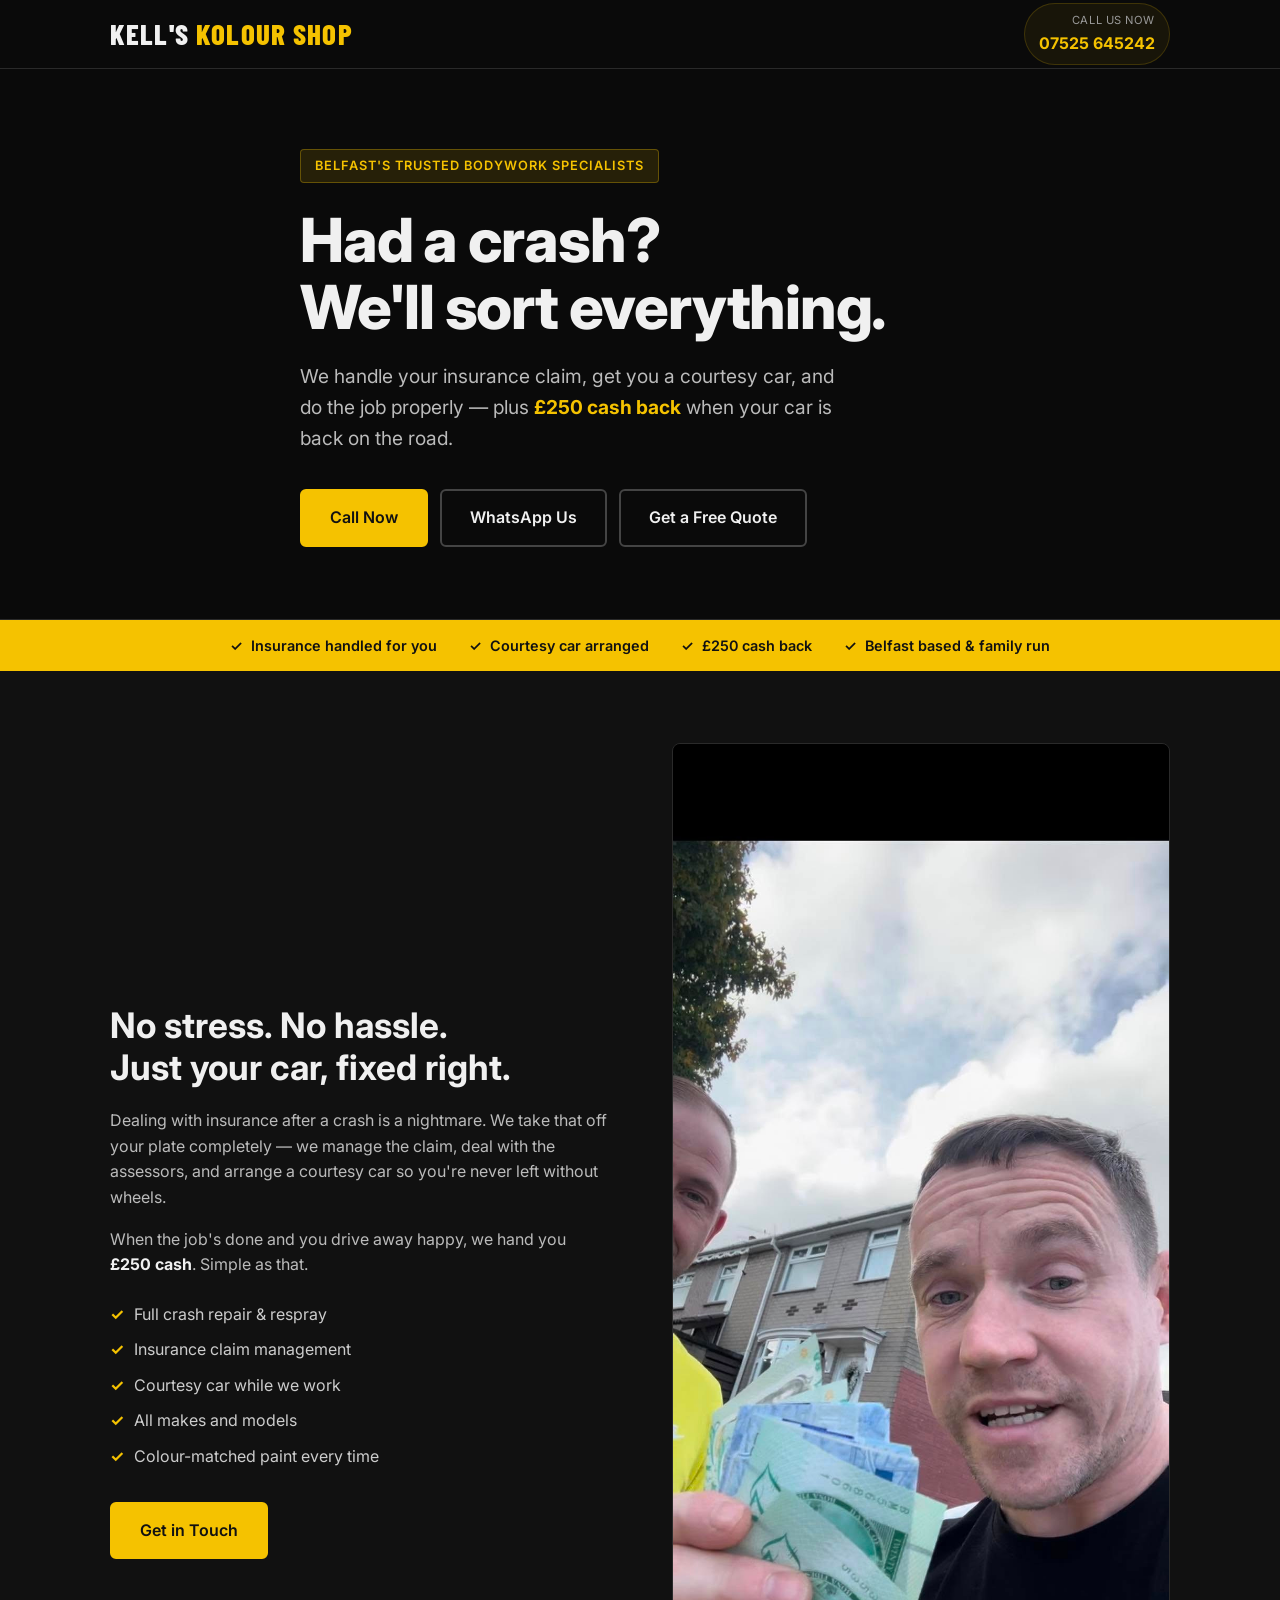
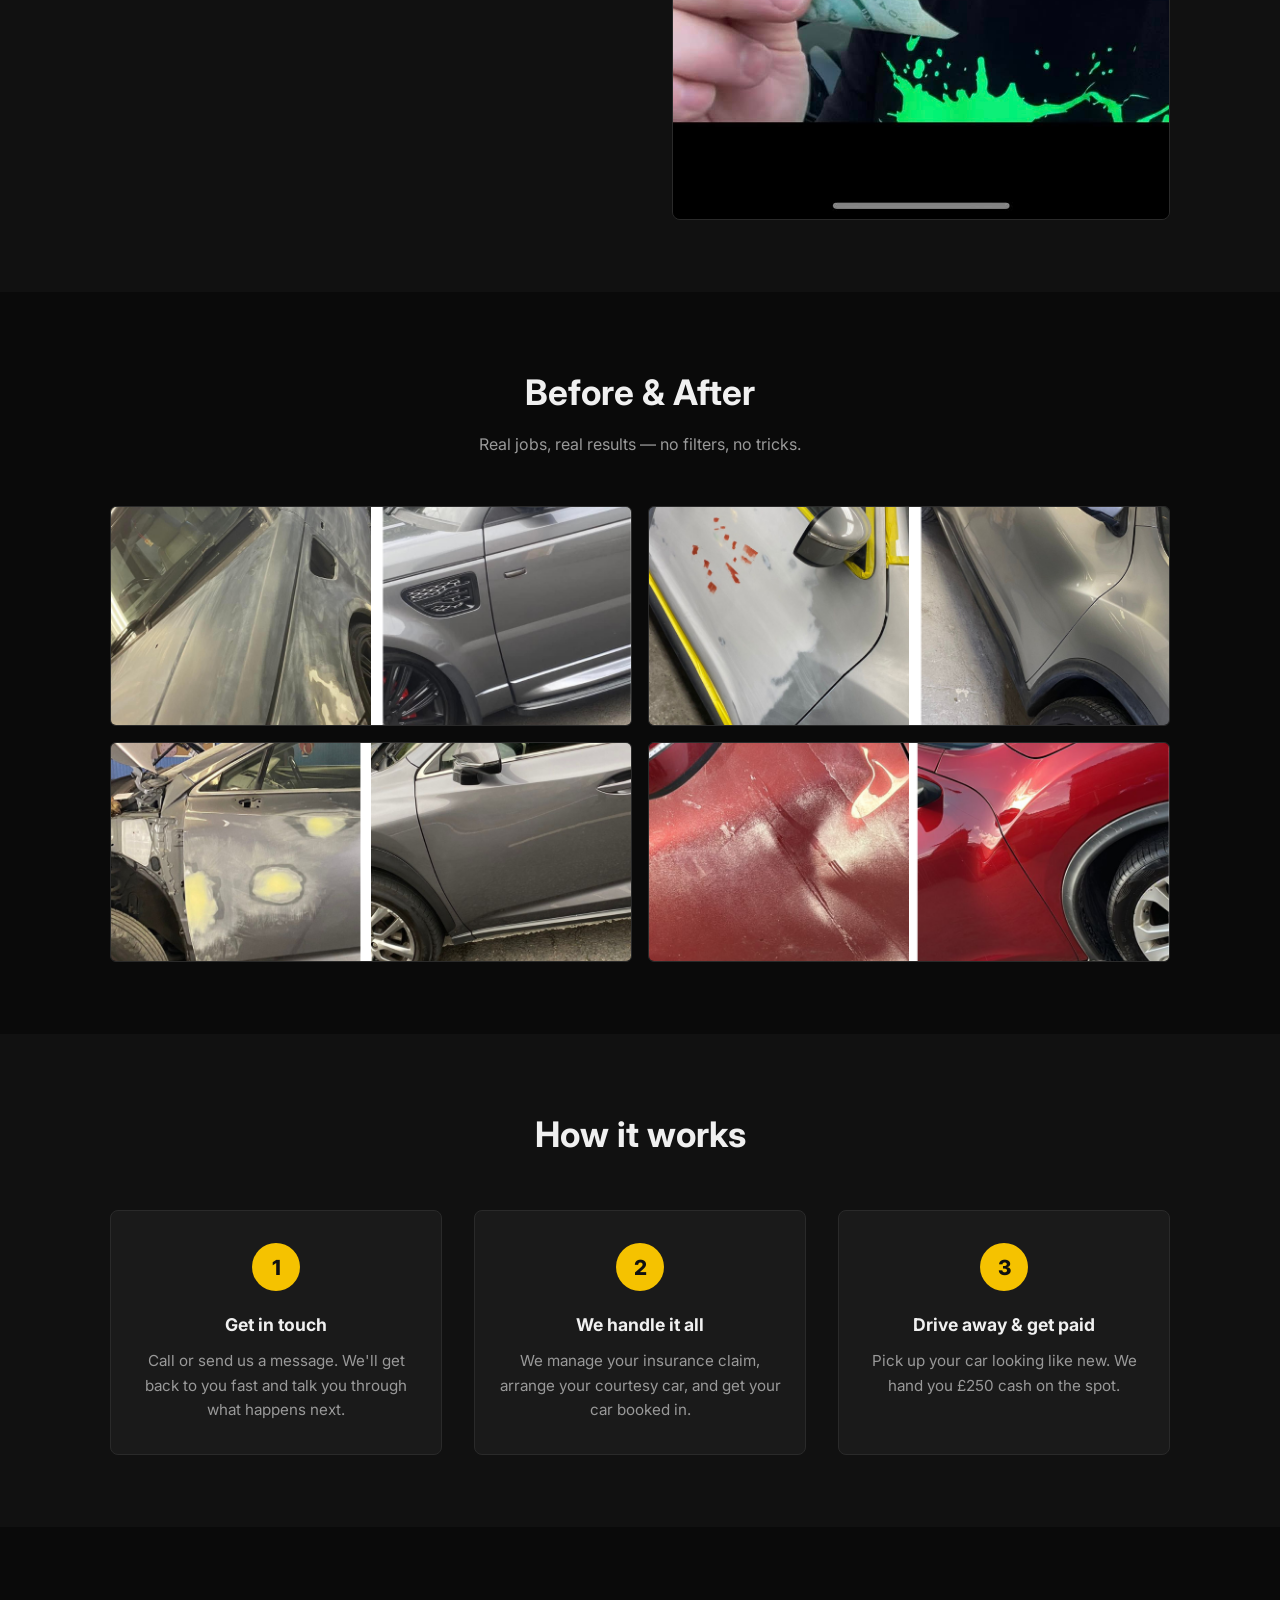
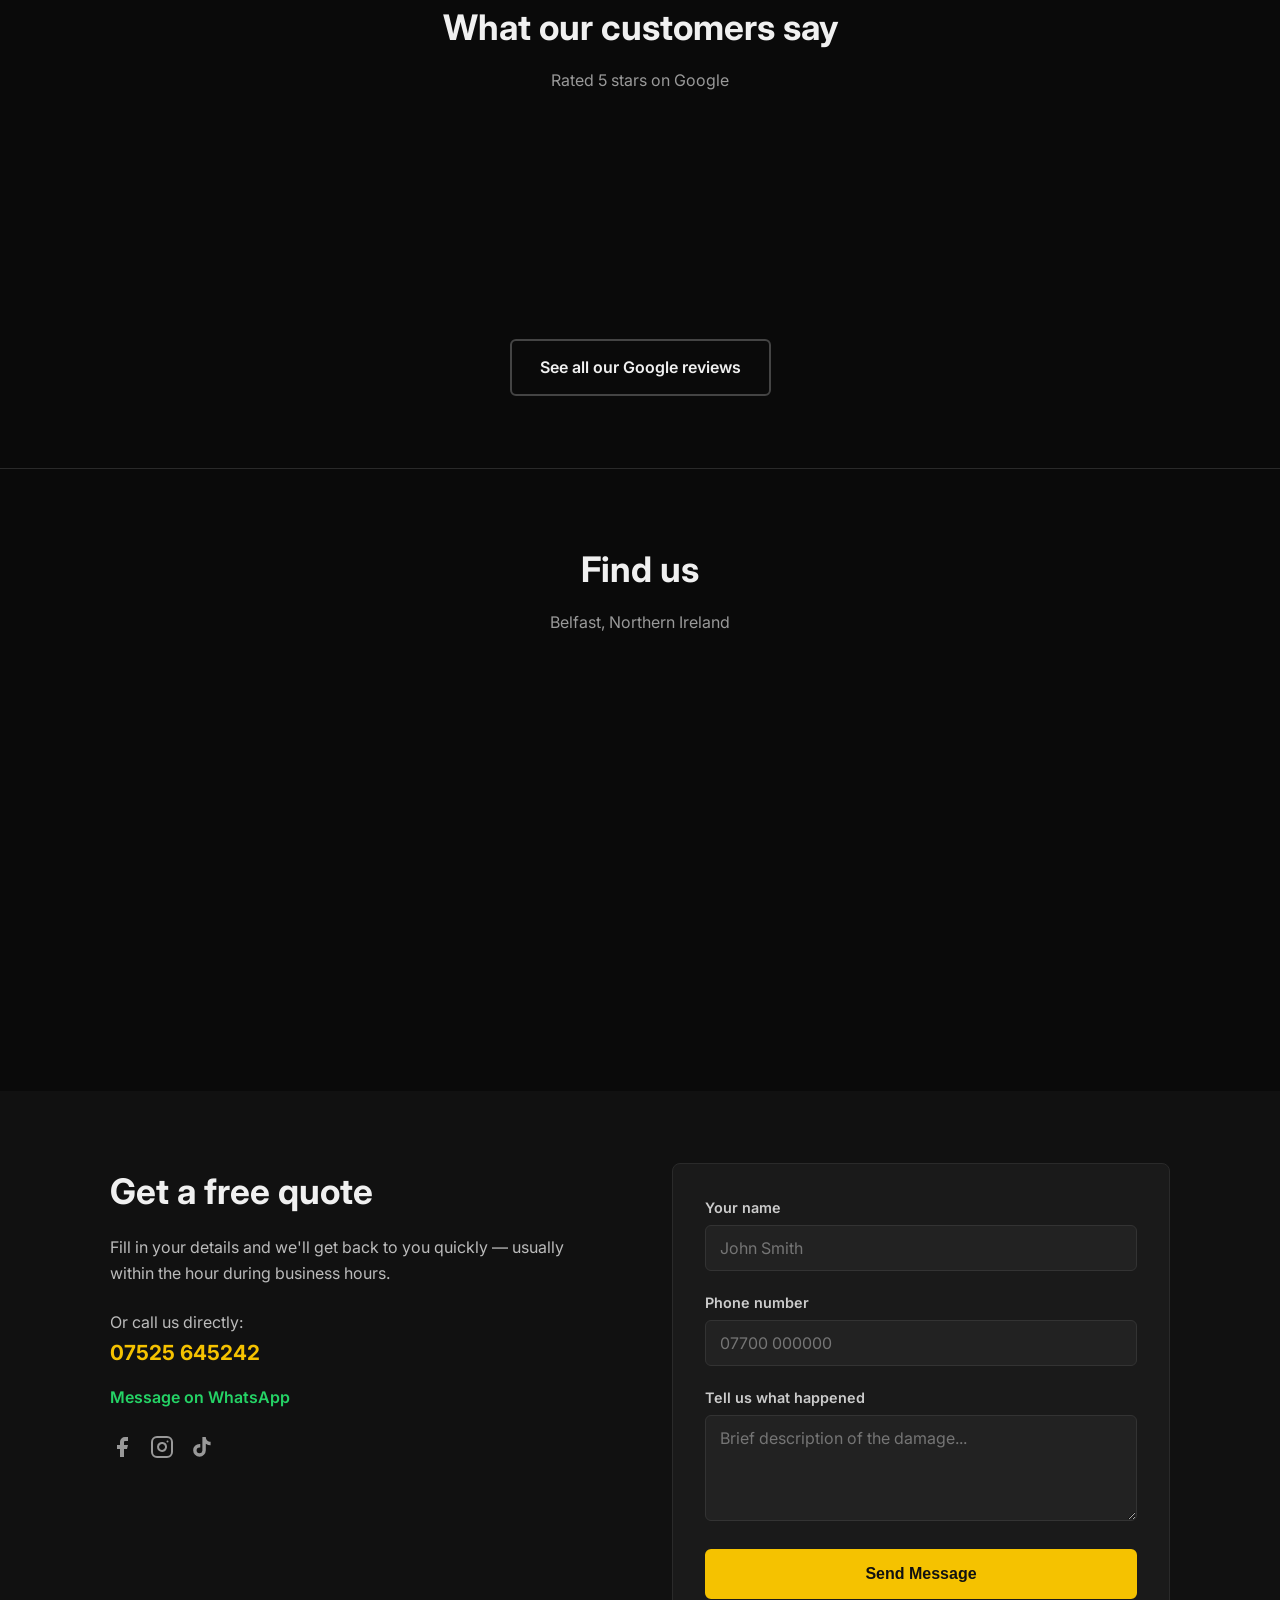
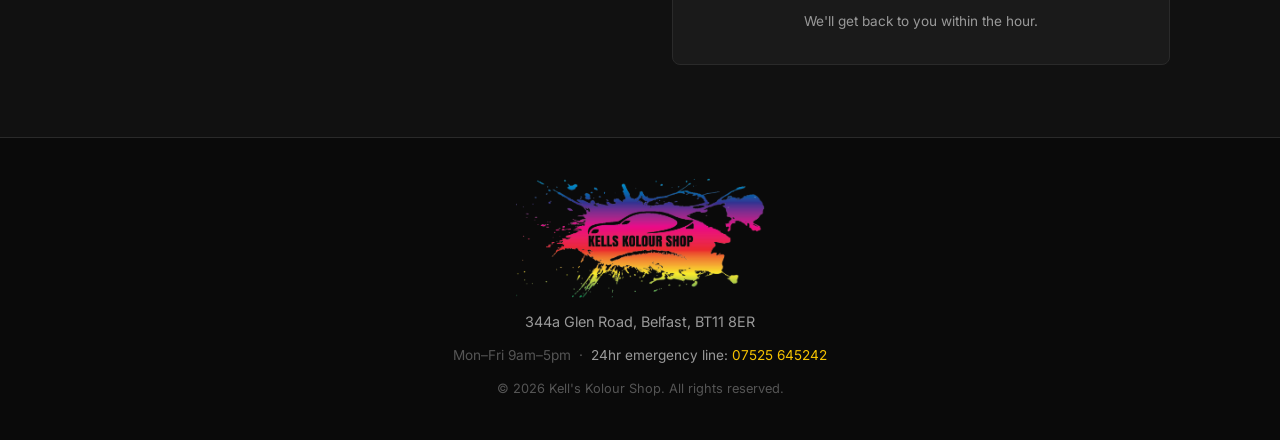
==== index.html @ d455955d "Improve mobile header and SEO metadata" ====
<!DOCTYPE html>
<html lang="en-GB">
<head>
  <meta charset="UTF-8" />
  <meta name="viewport" content="width=device-width, initial-scale=1.0" />

  <!-- Primary SEO -->
  <title>Crash Repair Belfast | Kell's Kolour Shop | Insurance Claims + £250 Cash Back</title>
  <meta name="description" content="Need crash repair in Belfast? Kell's Kolour Shop handles your insurance claim, arranges a courtesy car, repairs your vehicle properly, and gives you £250 cash back. Call 07525 645242." />
  <link rel="canonical" href="https://kellskolourshop.com/" />
  <meta name="robots" content="index,follow,max-image-preview:large" />

  <!-- Geo -->
  <meta name="geo.region" content="GB-NIR" />
  <meta name="geo.placename" content="Belfast" />
  <meta name="geo.position" content="54.577438;-6.0071379" />
  <meta name="ICBM" content="54.577438, -6.0071379" />

  <!-- Open Graph (Facebook / social sharing) -->
  <meta property="og:type" content="business.business" />
  <meta property="og:site_name" content="Kell's Kolour Shop" />
  <meta property="og:title" content="Crash Repair Belfast | Kell's Kolour Shop" />
  <meta property="og:description" content="Belfast crash repair specialists. We manage your insurance claim, arrange a courtesy car, and hand you £250 cash back when the job is done." />
  <meta property="og:url" content="https://kellskolourshop.com/" />
  <meta property="og:image" content="https://kellskolourshop.com/images/kell-cashback.jpg" />
  <meta property="og:image:alt" content="Customer at Kell's Kolour Shop receiving £250 cash back after crash repair" />
  <meta property="og:locale" content="en_GB" />
  <meta property="business:contact_data:street_address" content="Belfast" />
  <meta property="business:contact_data:locality" content="Belfast" />
  <meta property="business:contact_data:region" content="Northern Ireland" />
  <meta property="business:contact_data:country_name" content="United Kingdom" />
  <meta property="business:contact_data:phone_number" content="+447525645242" />

  <!-- Twitter Card -->
  <meta name="twitter:card" content="summary_large_image" />
  <meta name="twitter:title" content="Crash Repair Belfast | Kell's Kolour Shop" />
  <meta name="twitter:description" content="Crash repair in Belfast with insurance handled, courtesy car arranged, and £250 cash back when you collect." />
  <meta name="twitter:image" content="https://kellskolourshop.com/images/kell-cashback.jpg" />
  <meta name="twitter:image:alt" content="Customer at Kell's Kolour Shop receiving £250 cash back after crash repair" />

  <!-- Local Business Structured Data -->
  <script type="application/ld+json">
  {
    "@context": "https://schema.org",
    "@type": "AutoBodyShop",
    "@id": "https://kellskolourshop.com/#autobodyshop",
    "name": "Kell's Kolour Shop",
    "description": "Belfast crash repair and bodywork specialists. We handle insurance claims, arrange courtesy cars, and offer £250 cash back.",
    "url": "https://kellskolourshop.com",
    "image": "https://kellskolourshop.com/images/kell-cashback.jpg",
    "logo": "https://kellskolourshop.com/images/logo-colour.png",
    "telephone": "+447525645242",
    "email": "kellskolourshop@gmail.com",
    "address": {
      "@type": "PostalAddress",
      "streetAddress": "344a Glen Road",
      "addressLocality": "Belfast",
      "postalCode": "BT11 8ER",
      "addressRegion": "Northern Ireland",
      "addressCountry": "GB"
    },
    "geo": {
      "@type": "GeoCoordinates",
      "latitude": 54.577438,
      "longitude": -6.0071379
    },
    "hasMap": "https://www.google.com/maps/place/Kells+Kolour+Shop/@54.577438,-6.0071379,17z",
    "sameAs": [
      "https://www.facebook.com/profile.php?id=100063804830255",
      "https://www.instagram.com/kellskolourshop",
      "https://www.tiktok.com/@kellskolourshop"
    ],
    "openingHoursSpecification": [
      {
        "@type": "OpeningHoursSpecification",
        "dayOfWeek": ["Monday","Tuesday","Wednesday","Thursday","Friday"],
        "opens": "09:00",
        "closes": "17:00"
      }
    ],
    "availableLanguage": "English",
    "paymentAccepted": "Cash, Credit Card, Debit Card",
    "currenciesAccepted": "GBP",
    "hasOfferCatalog": {
      "@type": "OfferCatalog",
      "name": "Crash Repair Services",
      "description": "Crash repair, insurance claim management, courtesy car support, dent repair, paintwork, and resprays."
    },
    "priceRange": "££",
    "areaServed": [
      {
        "@type": "City",
        "name": "Belfast"
      },
      {
        "@type": "AdministrativeArea",
        "name": "Northern Ireland"
      }
    ]
  }
  </script>

  <script type="application/ld+json">
  {
    "@context": "https://schema.org",
    "@type": "WebSite",
    "@id": "https://kellskolourshop.com/#website",
    "url": "https://kellskolourshop.com",
    "name": "Kell's Kolour Shop",
    "publisher": {
      "@id": "https://kellskolourshop.com/#autobodyshop"
    },
    "inLanguage": "en-GB"
  }
  </script>

  <link rel="icon" type="image/png" href="images/favicon.png" />
  <link rel="preconnect" href="https://fonts.googleapis.com" />
  <link rel="preconnect" href="https://fonts.gstatic.com" crossorigin />
  <link href="https://fonts.googleapis.com/css2?family=Inter:wght@400;500;600;700;800&family=Barlow+Condensed:wght@600;700;800&display=swap" rel="stylesheet" />
  <link rel="stylesheet" href="style.css" />
</head>
<body>

  <!-- HEADER -->
  <header class="header">
    <div class="container header-inner">
      <a href="/" class="site-name">Kell's <span>Kolour Shop</span></a>
      <a href="tel:+447525645242" class="header-phone">
        <span class="phone-label">Call us now</span>
        <span class="phone-number">07525 645242</span>
      </a>
    </div>
  </header>

  <!-- HERO -->
  <section class="hero">
<div class="container hero-inner">
      <div class="hero-badge">Belfast's Trusted Bodywork Specialists</div>
      <h1>Had a crash?<br />We'll sort&nbsp;everything.</h1>
      <p class="hero-sub">We handle your insurance claim, get you a courtesy car, and do the job properly — plus <strong>£250 cash back</strong> when your car is back on the road.</p>
      <div class="hero-ctas">
        <a href="tel:+447525645242" class="btn btn-primary">Call Now</a>
        <a href="https://wa.me/447525645242" target="_blank" rel="noopener" class="btn btn-outline">WhatsApp Us</a>
        <a href="#contact" class="btn btn-outline">Get a Free Quote</a>
      </div>
    </div>
  </section>

  <!-- TRUST STRIP -->
  <div class="trust-strip">
    <div class="container trust-inner">
      <div class="trust-item">
        <span class="trust-icon">✓</span> Insurance handled for you
      </div>
      <div class="trust-item">
        <span class="trust-icon">✓</span> Courtesy car arranged
      </div>
      <div class="trust-item">
        <span class="trust-icon">✓</span> £250 cash back
      </div>
      <div class="trust-item">
        <span class="trust-icon">✓</span> Belfast based &amp; family run
      </div>
    </div>
  </div>

  <!-- THE OFFER -->
  <section class="offer section">
    <div class="container offer-inner">
      <div class="offer-text">
        <h2>No stress. No hassle.<br />Just your car, fixed right.</h2>
        <p>Dealing with insurance after a crash is a nightmare. We take that off your plate completely — we manage the claim, deal with the assessors, and arrange a courtesy car so you're never left without wheels.</p>
        <p>When the job's done and you drive away happy, we hand you <strong>£250 cash</strong>. Simple as that.</p>
        <ul class="offer-list">
          <li>Full crash repair &amp; respray</li>
          <li>Insurance claim management</li>
          <li>Courtesy car while we work</li>
          <li>All makes and models</li>
          <li>Colour-matched paint every time</li>
        </ul>
        <a href="#contact" class="btn btn-primary">Get in Touch</a>
      </div>
      <div class="offer-image">
        <img src="images/kell-cashback.jpg" alt="Happy customer receiving £250 cash back" />
      </div>
    </div>
  </section>

  <!-- BEFORE & AFTER -->
  <section class="gallery section section-dark">
    <div class="container">
      <h2 class="section-title">Before &amp; After</h2>
      <p class="section-sub">Real jobs, real results — no filters, no tricks.</p>
      <div class="gallery-grid">
        <div class="gallery-item">
          <img src="images/ba-range-rover.png" alt="Range Rover crash repair" loading="lazy" />
        </div>
        <div class="gallery-item">
          <img src="images/ba-silver.png" alt="Silver car door repair" loading="lazy" />
        </div>
        <div class="gallery-item">
          <img src="images/ba-grey-suv.png" alt="Grey SUV bodywork repair" loading="lazy" />
        </div>
        <div class="gallery-item">
          <img src="images/ba-red.png" alt="Red car scratch and dent repair" loading="lazy" />
        </div>
      </div>
    </div>
  </section>

  <!-- HOW IT WORKS -->
  <section class="steps section">
    <div class="container">
      <h2 class="section-title">How it works</h2>
      <div class="steps-grid">
        <div class="step">
          <div class="step-num">1</div>
          <h3>Get in touch</h3>
          <p>Call or send us a message. We'll get back to you fast and talk you through what happens next.</p>
        </div>
        <div class="step">
          <div class="step-num">2</div>
          <h3>We handle it all</h3>
          <p>We manage your insurance claim, arrange your courtesy car, and get your car booked in.</p>
        </div>
        <div class="step">
          <div class="step-num">3</div>
          <h3>Drive away &amp; get paid</h3>
          <p>Pick up your car looking like new. We hand you £250 cash on the spot.</p>
        </div>
      </div>
    </div>
  </section>

  <!-- REVIEWS -->
  <section class="testimonials section section-dark">
    <div class="container">
      <h2 class="section-title">What our customers say</h2>
      <p class="section-sub">Rated 5 stars on Google</p>

      <!-- GHL Reviews Widget -->
      <div class="reviews-widget-wrap">
        <script type='text/javascript' src='https://reputationhub.site/reputation/assets/review-widget.js'></script>
        <iframe class='lc_reviews_widget' src='https://reputationhub.site/reputation/widgets/review_widget/2JQAbeR5jKcgMC4yCu90' frameborder='0' scrolling='no' style='min-width: 100%; width: 100%;'></iframe>
      </div>
      <div class="reviews-cta">
        <a href="https://www.google.com/maps/place/Kells+Kolour+Shop/@54.577438,-6.0071379,17z" target="_blank" rel="noopener" class="btn btn-outline">See all our Google reviews</a>
      </div>
    </div>
  </section>

  <!-- MAP -->
  <section class="map-section">
    <div class="container">
      <h2 class="section-title">Find us</h2>
      <p class="section-sub">Belfast, Northern Ireland</p>
    </div>
    <div class="map-embed">
      <iframe
        src="https://www.google.com/maps/embed?pb=!1m18!1m12!1m3!1d2313.5!2d-6.0097128!3d54.577438!2m3!1f0!2f0!3f0!3m2!1i1024!2i768!4f13.1!3m3!1m2!1s0x4861079b32992fd5%3A0xc23e4de6f49ea124!2sKells+Kolour+Shop!5e0!3m2!1sen!2suk!4v1741900000000!5m2!1sen!2suk"
        width="100%"
        height="400"
        style="border:0;"
        allowfullscreen=""
        loading="lazy"
        referrerpolicy="no-referrer-when-downgrade"
        title="Kell's Kolour Shop location">
      </iframe>
    </div>
  </section>

  <!-- CONTACT FORM -->
  <section class="contact section" id="contact">
    <div class="container contact-inner">
      <div class="contact-text">
        <h2>Get a free quote</h2>
        <p>Fill in your details and we'll get back to you quickly — usually within the hour during business hours.</p>
        <p class="contact-phone">Or call us directly:<br /><a href="tel:+447525645242">07525 645242</a></p>
        <p class="contact-whatsapp"><a href="https://wa.me/447525645242" target="_blank" rel="noopener">Message on WhatsApp</a></p>
        <div class="social-links">
          <a href="https://www.facebook.com/profile.php?id=100063804830255" target="_blank" rel="noopener" aria-label="Facebook">
            <svg xmlns="http://www.w3.org/2000/svg" width="24" height="24" viewBox="0 0 24 24" fill="currentColor"><path d="M18 2h-3a5 5 0 0 0-5 5v3H7v4h3v8h4v-8h3l1-4h-4V7a1 1 0 0 1 1-1h3z"/></svg>
          </a>
          <a href="https://www.instagram.com/kellskolourshop" target="_blank" rel="noopener" aria-label="Instagram">
            <svg xmlns="http://www.w3.org/2000/svg" width="24" height="24" viewBox="0 0 24 24" fill="none" stroke="currentColor" stroke-width="2" stroke-linecap="round" stroke-linejoin="round"><rect x="2" y="2" width="20" height="20" rx="5" ry="5"/><path d="M16 11.37A4 4 0 1 1 12.63 8 4 4 0 0 1 16 11.37z"/><line x1="17.5" y1="6.5" x2="17.51" y2="6.5"/></svg>
          </a>
          <a href="https://www.tiktok.com/@kellskolourshop" target="_blank" rel="noopener" aria-label="TikTok">
            <svg xmlns="http://www.w3.org/2000/svg" width="24" height="24" viewBox="0 0 24 24" fill="currentColor"><path d="M19.59 6.69a4.83 4.83 0 0 1-3.77-4.25V2h-3.45v13.67a2.89 2.89 0 0 1-2.88 2.5 2.89 2.89 0 0 1-2.89-2.89 2.89 2.89 0 0 1 2.89-2.89c.28 0 .54.04.79.1V9.01a6.33 6.33 0 0 0-.79-.05 6.34 6.34 0 0 0-6.34 6.34 6.34 6.34 0 0 0 6.34 6.34 6.34 6.34 0 0 0 6.33-6.34V8.69a8.18 8.18 0 0 0 4.78 1.52V6.75a4.85 4.85 0 0 1-1.01-.06z"/></svg>
          </a>
        </div>
      </div>
      <form class="contact-form" id="contactForm">
        <div class="form-group">
          <label for="name">Your name</label>
          <input type="text" id="name" name="name" placeholder="John Smith" required />
        </div>
        <div class="form-group">
          <label for="phone">Phone number</label>
          <input type="tel" id="phone" name="phone" placeholder="07700 000000" required />
        </div>
        <div class="form-group">
          <label for="message">Tell us what happened</label>
          <textarea id="message" name="message" rows="4" placeholder="Brief description of the damage..."></textarea>
        </div>
        <button type="submit" class="btn btn-primary btn-full">Send Message</button>
        <p class="form-note">We'll get back to you within the hour.</p>
        <div id="formSuccess" class="form-success hidden">Thanks! We'll be in touch shortly.</div>
      </form>
    </div>
  </section>

  <!-- FOOTER -->
  <footer class="footer">
    <div class="container footer-inner">
      <img src="images/logo-cropped.png" alt="Kell's Kolour Shop" class="footer-logo" />
      <p class="footer-address">344a Glen Road, Belfast, BT11 8ER</p>
      <p class="footer-hours">Mon–Fri 9am–5pm &nbsp;·&nbsp; <span class="footer-emergency">24hr emergency line: <a href="tel:+447525645242">07525 645242</a></span></p>
      <p class="footer-copy">&copy; 2026 Kell's Kolour Shop. All rights reserved.</p>
    </div>
  </footer>

  <script src="script.js"></script>
</body>
</html>
---- style.css ----
/* ===== RESET & BASE ===== */
*, *::before, *::after { box-sizing: border-box; margin: 0; padding: 0; }

:root {
  --yellow: #f5c200;
  --yellow-dark: #d4a800;
  --bg: #111111;
  --bg-dark: #0a0a0a;
  --bg-card: #1a1a1a;
  --border: #2a2a2a;
  --text: #f0f0f0;
  --text-muted: #999;
  --font: 'Inter', system-ui, -apple-system, sans-serif;
}

html { scroll-behavior: smooth; }

body {
  font-family: var(--font);
  background: var(--bg);
  color: var(--text);
  font-size: 16px;
  line-height: 1.6;
  -webkit-font-smoothing: antialiased;
}

img { max-width: 100%; display: block; }
a { color: inherit; text-decoration: none; }

.container {
  max-width: 1100px;
  margin: 0 auto;
  padding: 0 20px;
}

.section { padding: 72px 0; }
.section-dark { background: var(--bg-dark); }

.section-title {
  font-size: clamp(1.6rem, 4vw, 2.2rem);
  font-weight: 700;
  text-align: center;
  margin-bottom: 12px;
}

.section-sub {
  text-align: center;
  color: var(--text-muted);
  margin-bottom: 48px;
}

/* ===== BUTTONS ===== */
.btn {
  display: inline-block;
  padding: 14px 28px;
  border-radius: 6px;
  font-weight: 600;
  font-size: 1rem;
  cursor: pointer;
  transition: opacity 0.15s, transform 0.1s;
  border: 2px solid transparent;
}
.btn:active { transform: scale(0.98); }

.btn-primary {
  background: var(--yellow);
  color: #111;
  border-color: var(--yellow);
}
.btn-primary:hover { background: var(--yellow-dark); border-color: var(--yellow-dark); }

.btn-outline {
  background: transparent;
  color: var(--text);
  border-color: #444;
}
.btn-outline:hover { border-color: var(--yellow); color: var(--yellow); }

.btn-full { width: 100%; text-align: center; }

/* ===== HEADER ===== */
.header {
  background: var(--bg-dark);
  border-bottom: 1px solid var(--border);
  position: sticky;
  top: 0;
  z-index: 100;
}

.header-inner {
  display: flex;
  align-items: center;
  justify-content: space-between;
  height: 68px;
}

.site-name {
  font-family: 'Barlow Condensed', sans-serif;
  font-size: 1.8rem;
  font-weight: 800;
  letter-spacing: 0.04em;
  text-transform: uppercase;
  color: var(--text);
  text-decoration: none;
}

.site-name span {
  color: var(--yellow);
}

.header-phone {
  display: flex;
  flex-direction: column;
  align-items: flex-end;
  gap: 1px;
  padding: 8px 14px;
  border: 1px solid rgba(245, 194, 0, 0.18);
  border-radius: 999px;
  background: rgba(245, 194, 0, 0.06);
}
.phone-label { font-size: 0.7rem; color: var(--text-muted); text-transform: uppercase; letter-spacing: 0.05em; }
.phone-number { font-size: 1rem; font-weight: 700; color: var(--yellow); }

/* ===== HERO ===== */
.hero {
  background: var(--bg-dark);
  padding: 80px 0 72px;
  border-bottom: 1px solid var(--border);
}

.hero-inner { max-width: 720px; }

.hero-badge {
  display: inline-block;
  background: rgba(245, 194, 0, 0.12);
  color: var(--yellow);
  border: 1px solid rgba(245, 194, 0, 0.3);
  font-size: 0.8rem;
  font-weight: 600;
  text-transform: uppercase;
  letter-spacing: 0.08em;
  padding: 6px 14px;
  border-radius: 4px;
  margin-bottom: 24px;
}

.hero h1 {
  font-size: clamp(2.4rem, 7vw, 3.8rem);
  font-weight: 800;
  line-height: 1.1;
  margin-bottom: 20px;
  letter-spacing: -0.02em;
}

.hero-sub {
  font-size: clamp(1rem, 2.5vw, 1.2rem);
  color: #bbb;
  max-width: 560px;
  margin-bottom: 36px;
}

.hero-sub strong { color: var(--yellow); }

.hero-ctas {
  display: flex;
  gap: 12px;
  flex-wrap: wrap;
}

/* ===== TRUST STRIP ===== */
.trust-strip {
  background: var(--yellow);
  padding: 14px 0;
}

.trust-inner {
  display: flex;
  flex-wrap: wrap;
  justify-content: center;
  gap: 8px 32px;
}

.trust-item {
  font-size: 0.9rem;
  font-weight: 600;
  color: #111;
}

.trust-icon { margin-right: 4px; }

/* ===== OFFER ===== */
.offer-inner {
  display: grid;
  grid-template-columns: 1fr 1fr;
  gap: 64px;
  align-items: center;
}

.offer-text h2 {
  font-size: clamp(1.6rem, 3.5vw, 2.2rem);
  font-weight: 700;
  line-height: 1.2;
  margin-bottom: 20px;
}

.offer-text p {
  color: #bbb;
  margin-bottom: 16px;
}

.offer-text p strong { color: var(--text); }

.offer-list {
  list-style: none;
  margin: 24px 0 32px;
  display: flex;
  flex-direction: column;
  gap: 10px;
}

.offer-list li {
  padding-left: 24px;
  position: relative;
  color: #ccc;
}

.offer-list li::before {
  content: '✓';
  position: absolute;
  left: 0;
  color: var(--yellow);
  font-weight: 700;
}

.offer-image img {
  border-radius: 8px;
  border: 1px solid var(--border);
}

/* ===== GALLERY ===== */
.gallery-grid {
  display: grid;
  grid-template-columns: repeat(2, 1fr);
  gap: 16px;
}

.gallery-item img {
  border-radius: 6px;
  width: 100%;
  height: 220px;
  object-fit: cover;
  border: 1px solid var(--border);
  transition: opacity 0.2s;
}
.gallery-item img:hover { opacity: 0.9; }

/* ===== HOW IT WORKS ===== */
.steps-grid {
  display: grid;
  grid-template-columns: repeat(3, 1fr);
  gap: 32px;
  margin-top: 48px;
}

.step {
  text-align: center;
  padding: 32px 24px;
  background: var(--bg-card);
  border: 1px solid var(--border);
  border-radius: 8px;
}

.step-num {
  width: 48px;
  height: 48px;
  border-radius: 50%;
  background: var(--yellow);
  color: #111;
  font-size: 1.3rem;
  font-weight: 800;
  display: flex;
  align-items: center;
  justify-content: center;
  margin: 0 auto 20px;
}

.step h3 {
  font-size: 1.1rem;
  font-weight: 700;
  margin-bottom: 10px;
}

.step p { color: var(--text-muted); font-size: 0.95rem; }

/* ===== TESTIMONIALS ===== */
.reviews-grid {
  display: grid;
  grid-template-columns: repeat(3, 1fr);
  gap: 24px;
  margin-top: 48px;
}

.review-card {
  background: var(--bg-card);
  border: 1px solid var(--border);
  border-radius: 8px;
  padding: 28px 24px;
}

.stars {
  color: var(--yellow);
  font-size: 1.1rem;
  margin-bottom: 12px;
  letter-spacing: 2px;
}

.review-card p {
  color: #ccc;
  font-size: 0.95rem;
  margin-bottom: 16px;
  font-style: italic;
}

.reviewer {
  font-size: 0.85rem;
  color: var(--text-muted);
  font-weight: 500;
}

/* ===== REVIEWS ===== */
.reviews-widget-wrap {
  margin-top: 32px;
}

.reviews-cta {
  text-align: center;
  margin-top: 40px;
}

/* ===== MAP ===== */
.map-section {
  background: var(--bg-dark);
  padding-top: 72px;
  border-top: 1px solid var(--border);
}

.map-embed {
  margin-top: 32px;
  filter: grayscale(30%);
}

/* ===== CONTACT ===== */
.contact-inner {
  display: grid;
  grid-template-columns: 1fr 1fr;
  gap: 64px;
  align-items: start;
}

.contact-text h2 {
  font-size: clamp(1.6rem, 3.5vw, 2.2rem);
  font-weight: 700;
  margin-bottom: 16px;
}

.contact-text p { color: #bbb; margin-bottom: 16px; }

.contact-phone { margin-top: 24px !important; }
.contact-phone a {
  color: var(--yellow);
  font-size: 1.3rem;
  font-weight: 700;
}
.contact-whatsapp a {
  color: #25d366;
  font-weight: 600;
}

.social-links {
  display: flex;
  gap: 16px;
  margin-top: 24px;
}

.social-links a {
  color: var(--text-muted);
  transition: color 0.15s;
}
.social-links a:hover { color: var(--yellow); }

/* ===== FORM ===== */
.contact-form {
  background: var(--bg-card);
  border: 1px solid var(--border);
  border-radius: 8px;
  padding: 32px;
}

.form-group {
  margin-bottom: 20px;
}

.form-group label {
  display: block;
  font-size: 0.9rem;
  font-weight: 600;
  margin-bottom: 6px;
  color: #ccc;
}

.form-group input,
.form-group textarea {
  width: 100%;
  background: #222;
  border: 1px solid #333;
  border-radius: 6px;
  padding: 12px 14px;
  color: var(--text);
  font-family: var(--font);
  font-size: 1rem;
  transition: border-color 0.15s;
}

.form-group input:focus,
.form-group textarea:focus {
  outline: none;
  border-color: var(--yellow);
}

.form-group textarea { resize: vertical; }

.form-note {
  text-align: center;
  color: var(--text-muted);
  font-size: 0.85rem;
  margin-top: 12px;
}

.form-success {
  background: rgba(245, 194, 0, 0.1);
  border: 1px solid rgba(245, 194, 0, 0.3);
  color: var(--yellow);
  padding: 14px;
  border-radius: 6px;
  text-align: center;
  margin-top: 12px;
  font-weight: 500;
}

.hidden { display: none; }

/* ===== FOOTER ===== */
.footer {
  background: var(--bg-dark);
  border-top: 1px solid var(--border);
  padding: 40px 0;
}

.footer-inner {
  display: flex;
  flex-direction: column;
  align-items: center;
  gap: 12px;
  text-align: center;
}

.footer-logo { height: 120px; width: auto; }
.footer-address { color: var(--text-muted); font-size: 0.9rem; }
.footer-hours { color: #555; font-size: 0.85rem; }
.footer-emergency { color: var(--text-muted); }
.footer-emergency a { color: var(--yellow); }
.footer-copy { color: #555; font-size: 0.8rem; }

/* ===== MOBILE ===== */
@media (max-width: 768px) {
  .section { padding: 56px 0; }

  .header-inner {
    height: auto;
    padding: 14px 0;
    flex-direction: column;
    align-items: stretch;
    gap: 12px;
  }

  .site-name {
    font-size: clamp(1.5rem, 7vw, 1.9rem);
    line-height: 0.95;
    text-align: center;
  }

  .header-phone {
    width: 100%;
    flex-direction: row;
    align-items: center;
    justify-content: space-between;
    gap: 12px;
    border-radius: 16px;
    padding: 10px 14px;
  }

  .phone-label {
    font-size: 0.68rem;
  }

  .phone-number {
    font-size: 1.05rem;
    line-height: 1;
    white-space: nowrap;
  }

  .hero { padding: 56px 0; }

  .offer-inner {
    grid-template-columns: 1fr;
    gap: 40px;
  }

  .offer-image { order: -1; }

  .gallery-grid {
    grid-template-columns: 1fr;
    gap: 12px;
  }

  .gallery-item img { height: 200px; }

  .steps-grid {
    grid-template-columns: 1fr;
    gap: 16px;
  }

  .reviews-grid {
    grid-template-columns: 1fr;
    gap: 16px;
  }

  .contact-inner {
    grid-template-columns: 1fr;
    gap: 40px;
  }

  .contact-form { padding: 24px 20px; }

  .trust-inner { gap: 8px 20px; }

  .hero-ctas { flex-direction: column; }
  .hero-ctas .btn { text-align: center; }
}

@media (max-width: 420px) {
  .container {
    padding: 0 16px;
  }

  .header-phone {
    flex-direction: column;
    align-items: flex-start;
  }

  .phone-number {
    font-size: 1rem;
  }
}
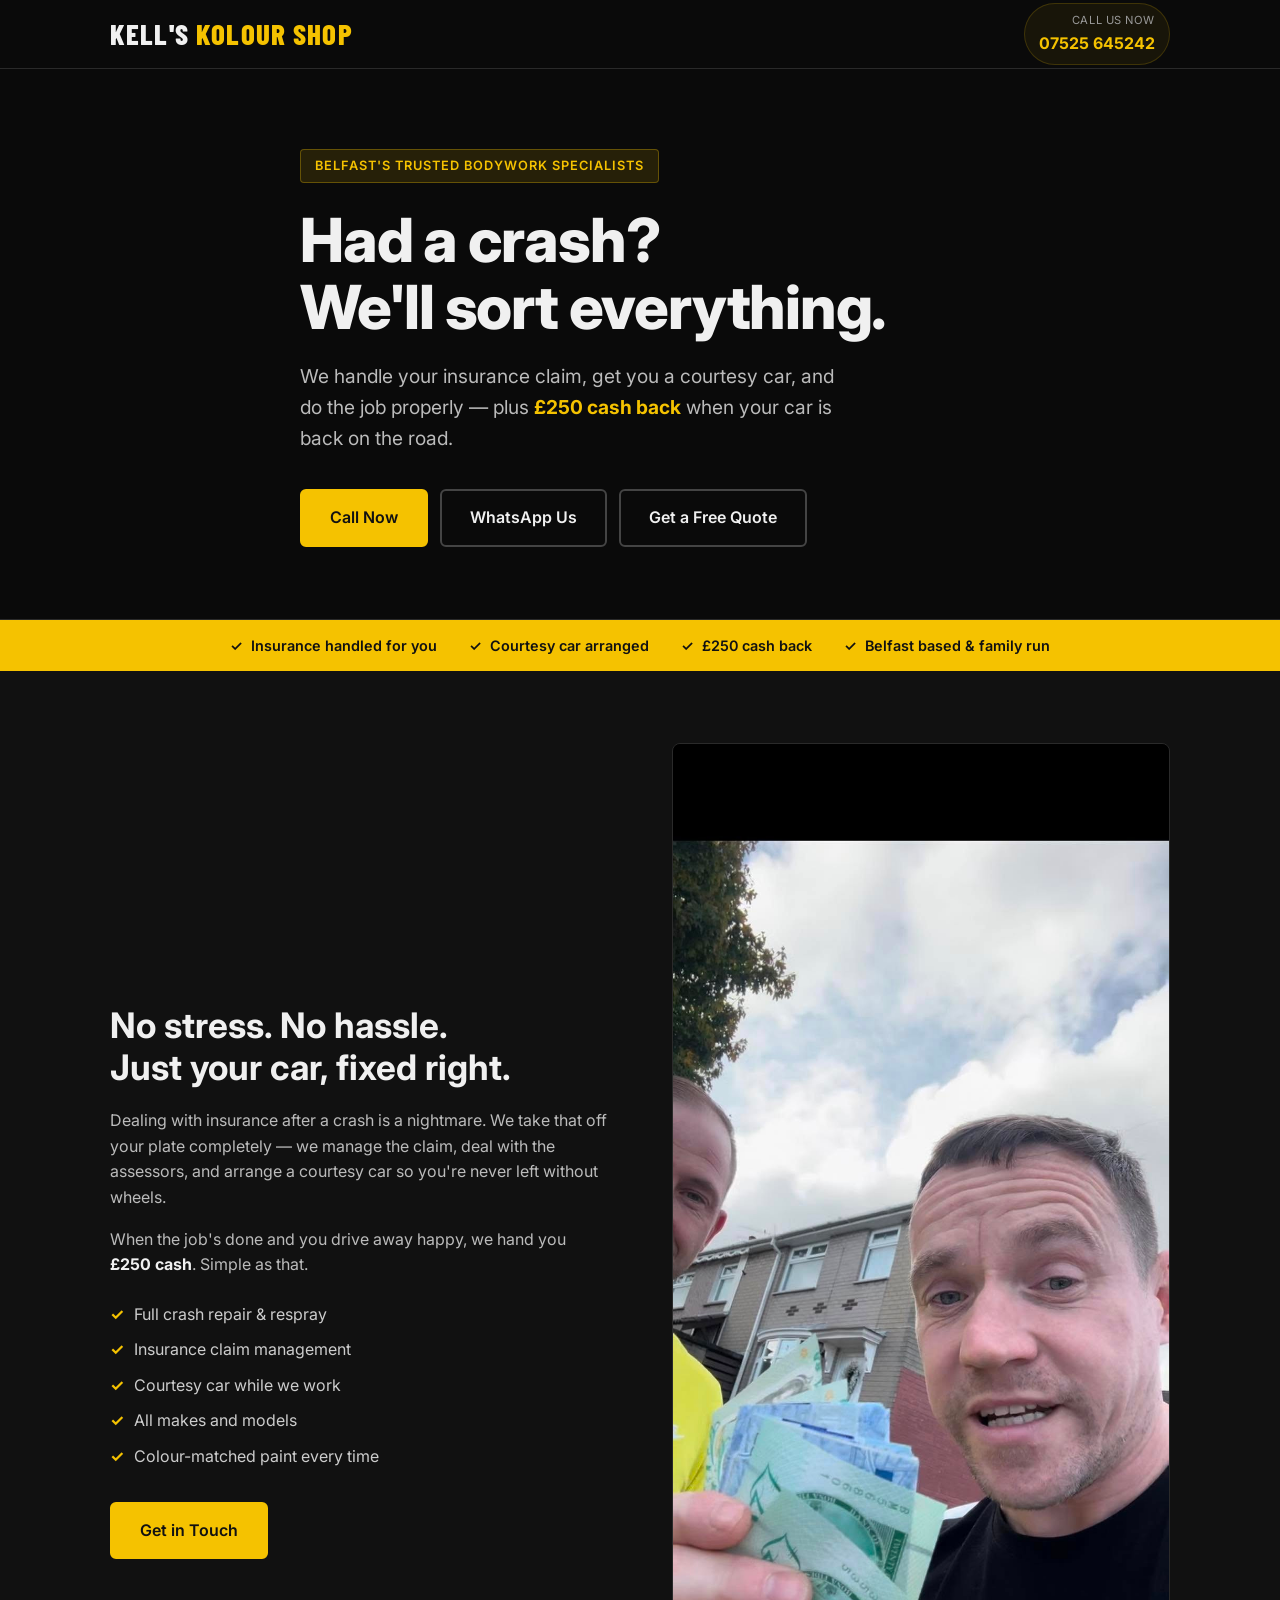
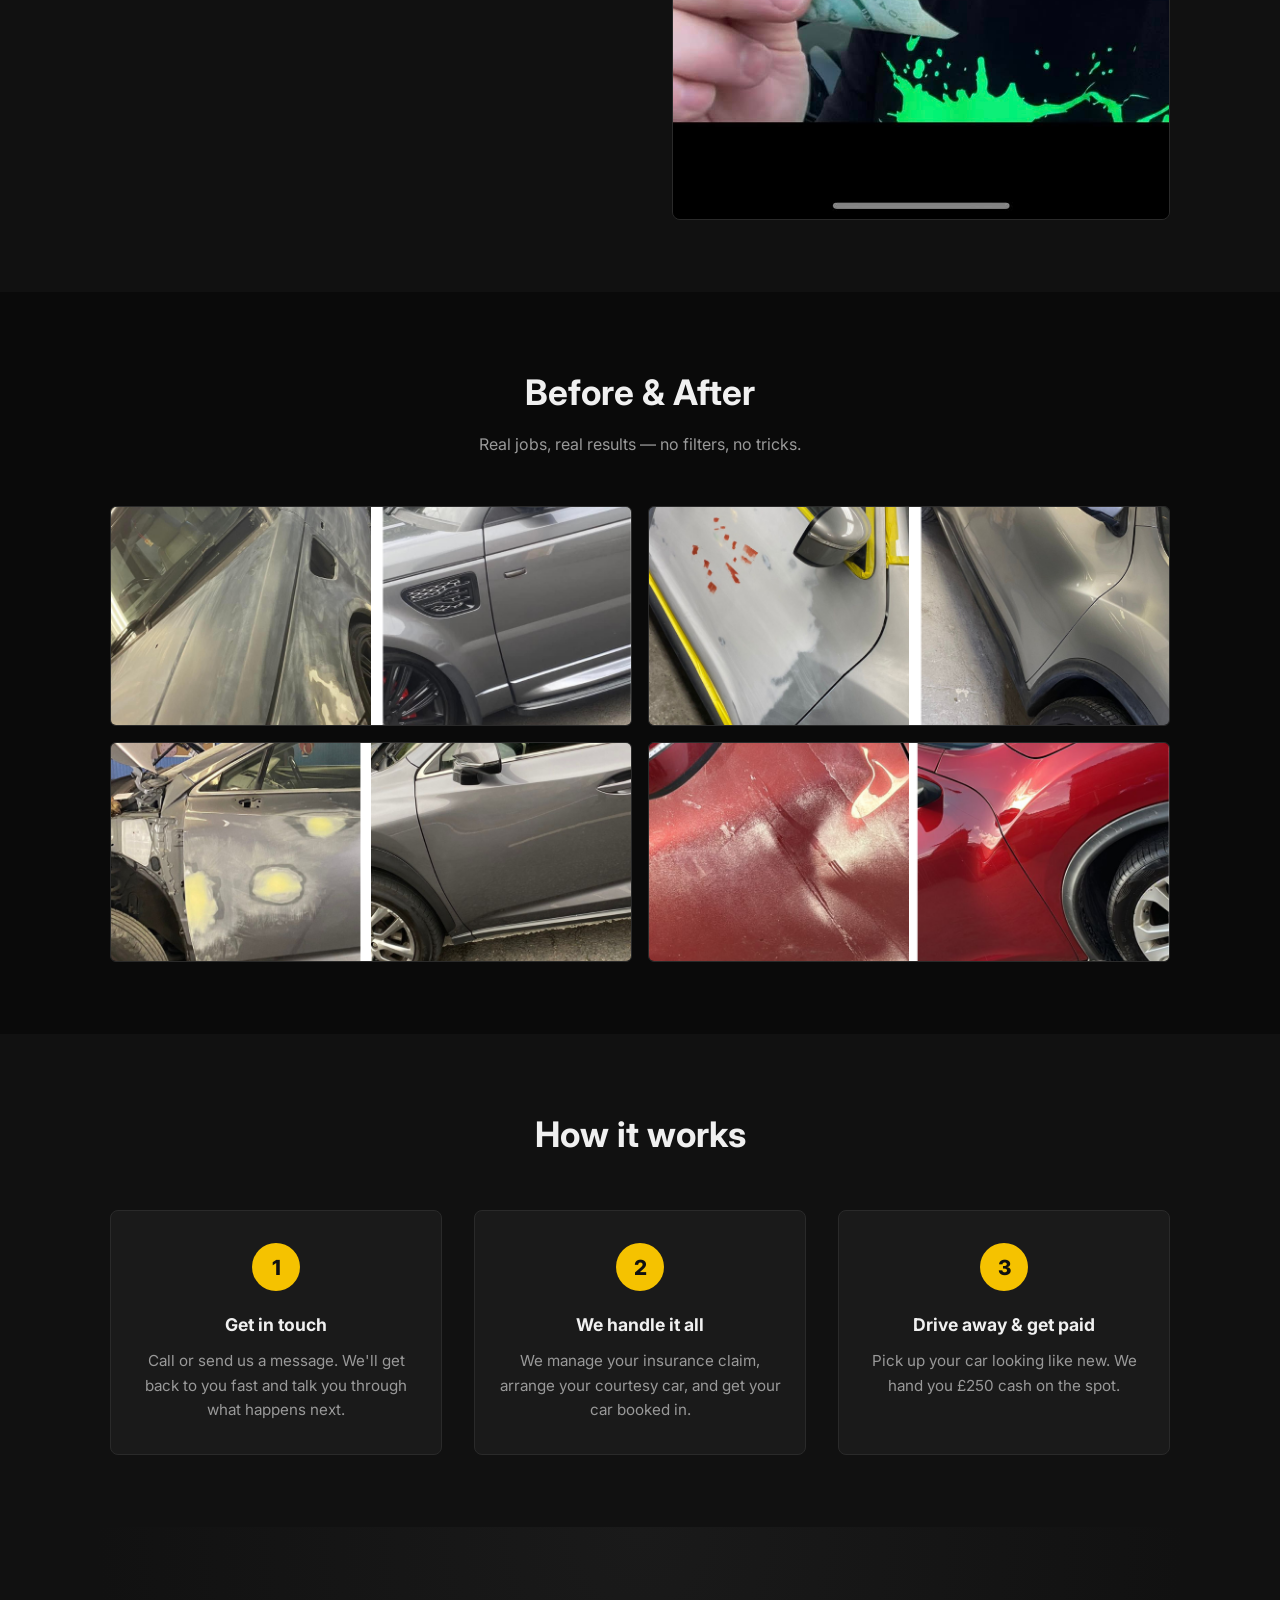
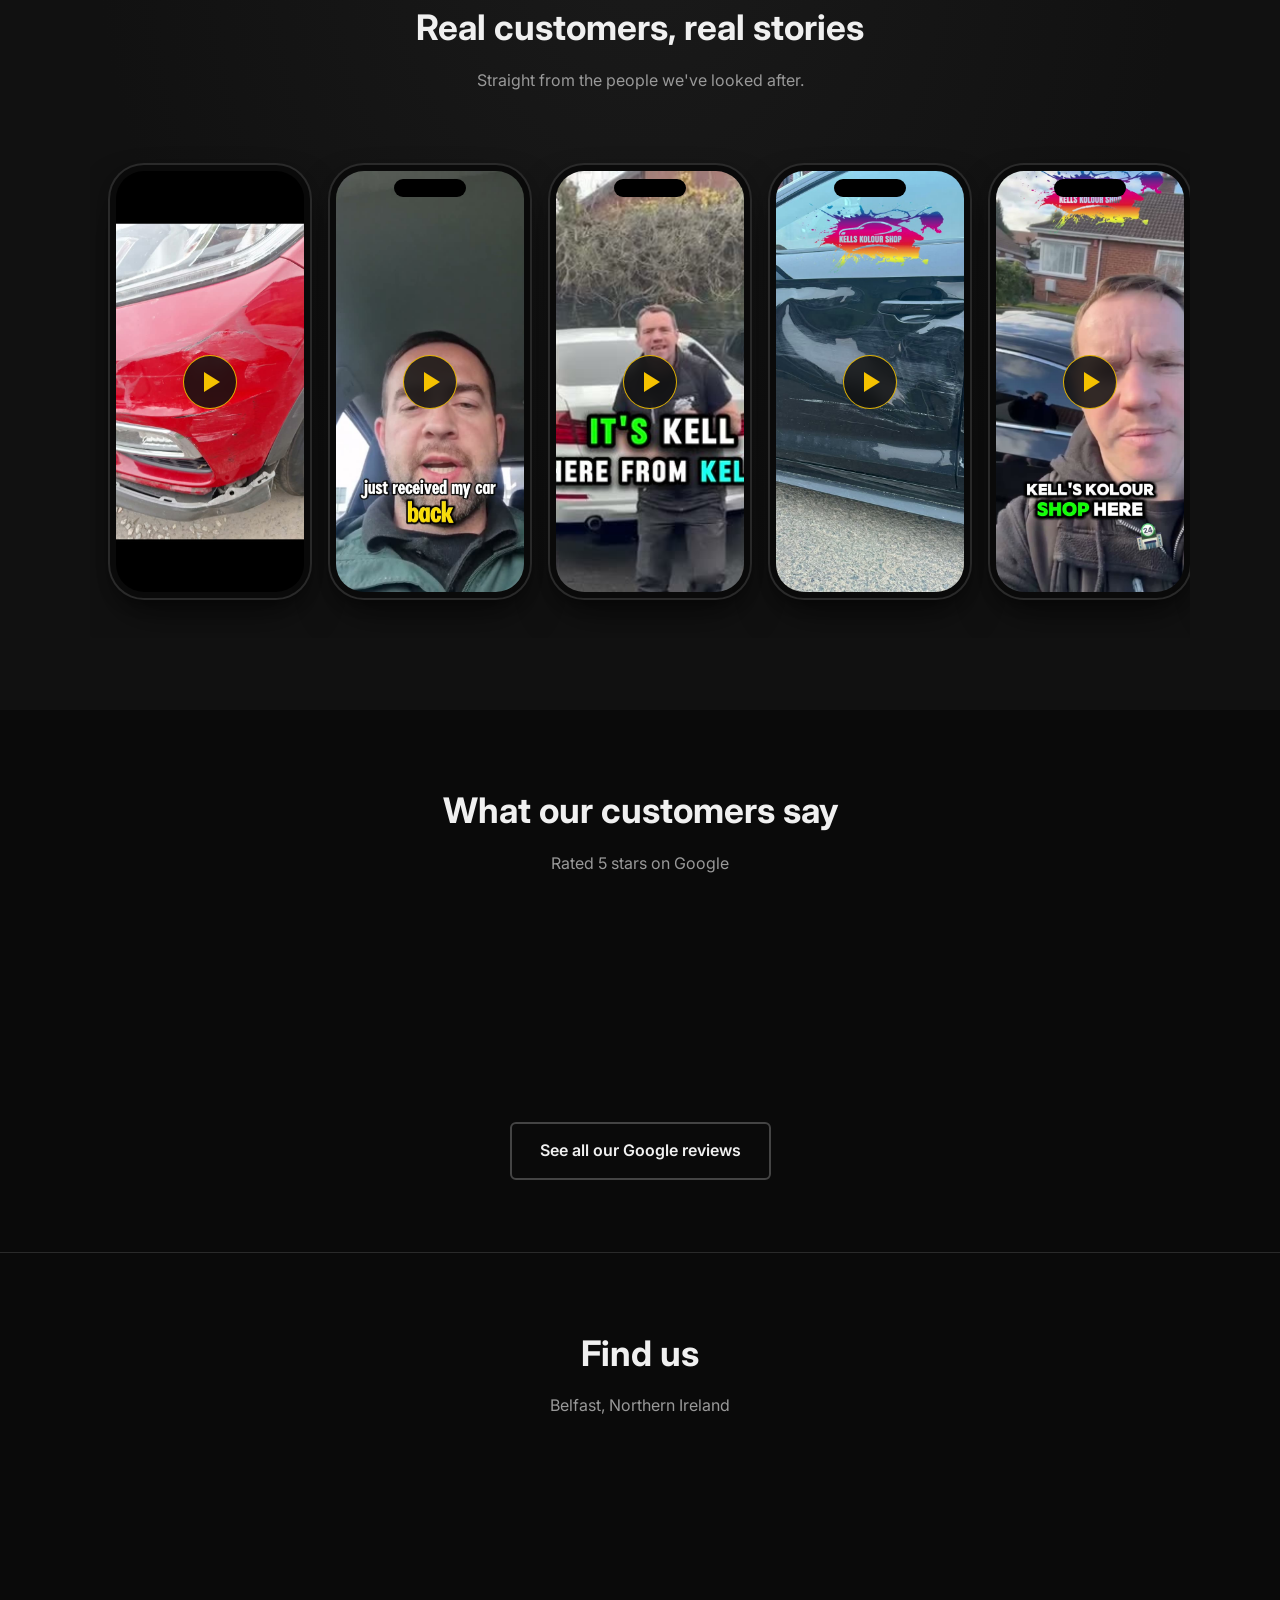
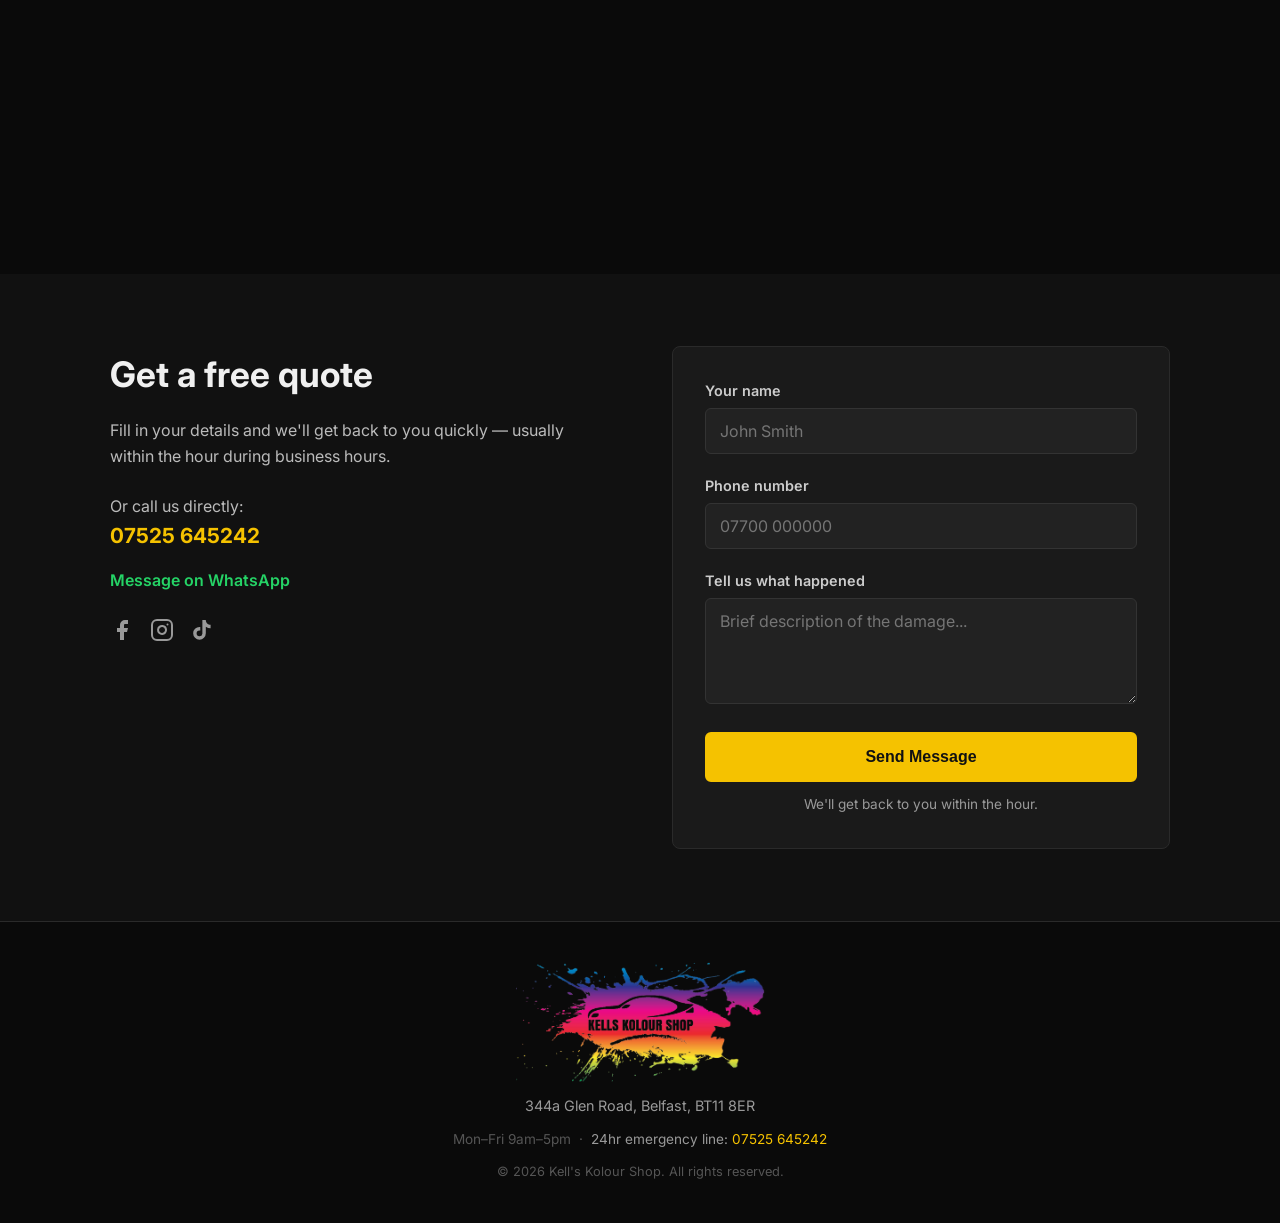
==== commit 31d210ca: "Add customer video testimonials section Nine customer clips in iPhone-styled phone frames with a hor" ====
--- a/index.html
+++ b/index.html
@@ -22,8 +22,11 @@
   <meta property="og:title" content="Crash Repair Belfast | Kell's Kolour Shop" />
   <meta property="og:description" content="Belfast crash repair specialists. We manage your insurance claim, arrange a courtesy car, and hand you £250 cash back when the job is done." />
   <meta property="og:url" content="https://kellskolourshop.com/" />
-  <meta property="og:image" content="https://kellskolourshop.com/images/kell-cashback.jpg" />
-  <meta property="og:image:alt" content="Customer at Kell's Kolour Shop receiving £250 cash back after crash repair" />
+  <meta property="og:image" content="https://kellskolourshop.com/images/logo-cropped.png" />
+  <meta property="og:image:type" content="image/png" />
+  <meta property="og:image:width" content="561" />
+  <meta property="og:image:height" content="269" />
+  <meta property="og:image:alt" content="Kell's Kolour Shop logo" />
   <meta property="og:locale" content="en_GB" />
   <meta property="business:contact_data:street_address" content="Belfast" />
   <meta property="business:contact_data:locality" content="Belfast" />
@@ -35,8 +38,8 @@
   <meta name="twitter:card" content="summary_large_image" />
   <meta name="twitter:title" content="Crash Repair Belfast | Kell's Kolour Shop" />
   <meta name="twitter:description" content="Crash repair in Belfast with insurance handled, courtesy car arranged, and £250 cash back when you collect." />
-  <meta name="twitter:image" content="https://kellskolourshop.com/images/kell-cashback.jpg" />
-  <meta name="twitter:image:alt" content="Customer at Kell's Kolour Shop receiving £250 cash back after crash repair" />
+  <meta name="twitter:image" content="https://kellskolourshop.com/images/logo-cropped.png" />
+  <meta name="twitter:image:alt" content="Kell's Kolour Shop logo" />
 
   <!-- Local Business Structured Data -->
   <script type="application/ld+json">
@@ -233,6 +236,89 @@
     </div>
   </section>
 
+  <!-- VIDEO TESTIMONIALS -->
+  <section class="video-stories section">
+    <div class="container">
+      <h2 class="section-title">Real customers, real stories</h2>
+      <p class="section-sub">Straight from the people we've looked after.</p>
+      <div class="phones-scroller" role="list">
+        <button class="phone-card" data-video="videos/testimonials/red-car.mp4" data-poster="videos/testimonials/red-car.jpg" aria-label="Play testimonial — red car" role="listitem">
+          <span class="phone-frame">
+            <span class="phone-island" aria-hidden="true"></span>
+            <img src="videos/testimonials/red-car.jpg" alt="" loading="lazy" />
+            <span class="phone-play" aria-hidden="true"></span>
+          </span>
+        </button>
+        <button class="phone-card" data-video="videos/testimonials/kell-short.mp4" data-poster="videos/testimonials/kell-short.jpg" aria-label="Play short testimonial" role="listitem">
+          <span class="phone-frame">
+            <span class="phone-island" aria-hidden="true"></span>
+            <img src="videos/testimonials/kell-short.jpg" alt="" loading="lazy" />
+            <span class="phone-play" aria-hidden="true"></span>
+          </span>
+        </button>
+        <button class="phone-card" data-video="videos/testimonials/karen-beamer.mp4" data-poster="videos/testimonials/karen-beamer.jpg" aria-label="Play testimonial — Karen's BMW" role="listitem">
+          <span class="phone-frame">
+            <span class="phone-island" aria-hidden="true"></span>
+            <img src="videos/testimonials/karen-beamer.jpg" alt="" loading="lazy" />
+            <span class="phone-play" aria-hidden="true"></span>
+          </span>
+        </button>
+        <button class="phone-card" data-video="videos/testimonials/black-audi.mp4" data-poster="videos/testimonials/black-audi.jpg" aria-label="Play testimonial — black Audi" role="listitem">
+          <span class="phone-frame">
+            <span class="phone-island" aria-hidden="true"></span>
+            <img src="videos/testimonials/black-audi.jpg" alt="" loading="lazy" />
+            <span class="phone-play" aria-hidden="true"></span>
+          </span>
+        </button>
+        <button class="phone-card" data-video="videos/testimonials/lexus.mp4" data-poster="videos/testimonials/lexus.jpg" aria-label="Play testimonial — Lexus" role="listitem">
+          <span class="phone-frame">
+            <span class="phone-island" aria-hidden="true"></span>
+            <img src="videos/testimonials/lexus.jpg" alt="" loading="lazy" />
+            <span class="phone-play" aria-hidden="true"></span>
+          </span>
+        </button>
+        <button class="phone-card" data-video="videos/testimonials/octavia.mp4" data-poster="videos/testimonials/octavia.jpg" aria-label="Play testimonial — Octavia" role="listitem">
+          <span class="phone-frame">
+            <span class="phone-island" aria-hidden="true"></span>
+            <img src="videos/testimonials/octavia.jpg" alt="" loading="lazy" />
+            <span class="phone-play" aria-hidden="true"></span>
+          </span>
+        </button>
+        <button class="phone-card" data-video="videos/testimonials/q7-insurance.mp4" data-poster="videos/testimonials/q7-insurance.jpg" aria-label="Play Q7 insurance story" role="listitem">
+          <span class="phone-frame">
+            <span class="phone-island" aria-hidden="true"></span>
+            <img src="videos/testimonials/q7-insurance.jpg" alt="" loading="lazy" />
+            <span class="phone-play" aria-hidden="true"></span>
+          </span>
+        </button>
+        <button class="phone-card" data-video="videos/testimonials/landscape-testimonial.mp4" data-poster="videos/testimonials/landscape-testimonial.jpg" aria-label="Play customer testimonial" role="listitem">
+          <span class="phone-frame">
+            <span class="phone-island" aria-hidden="true"></span>
+            <img src="videos/testimonials/landscape-testimonial.jpg" alt="" loading="lazy" />
+            <span class="phone-play" aria-hidden="true"></span>
+          </span>
+        </button>
+        <button class="phone-card" data-video="videos/testimonials/testimonial-ad.mp4" data-poster="videos/testimonials/testimonial-ad.jpg" aria-label="Play customer testimonial" role="listitem">
+          <span class="phone-frame">
+            <span class="phone-island" aria-hidden="true"></span>
+            <img src="videos/testimonials/testimonial-ad.jpg" alt="" loading="lazy" />
+            <span class="phone-play" aria-hidden="true"></span>
+          </span>
+        </button>
+      </div>
+    </div>
+
+    <div class="video-modal hidden" id="videoModal" role="dialog" aria-modal="true" aria-label="Customer testimonial video">
+      <button class="video-modal-close" id="videoModalClose" aria-label="Close video">&times;</button>
+      <div class="video-modal-inner">
+        <div class="phone-frame phone-frame-lg">
+          <span class="phone-island" aria-hidden="true"></span>
+          <video id="videoModalPlayer" controls playsinline preload="metadata"></video>
+        </div>
+      </div>
+    </div>
+  </section>
+
   <!-- REVIEWS -->
   <section class="testimonials section section-dark">
     <div class="container">
--- a/style.css
+++ b/style.css
@@ -327,6 +327,177 @@
   font-weight: 500;
 }
 
+/* ===== VIDEO STORIES ===== */
+.video-stories {
+  background: radial-gradient(ellipse at top, #1a1a1a 0%, var(--bg) 60%);
+}
+
+.phones-scroller {
+  display: flex;
+  gap: 20px;
+  overflow-x: auto;
+  overflow-y: visible;
+  scroll-snap-type: x mandatory;
+  -webkit-overflow-scrolling: touch;
+  padding: 24px 4px 40px;
+  margin: 0 -20px;
+  padding-left: 20px;
+  padding-right: 20px;
+  scrollbar-width: thin;
+  scrollbar-color: #333 transparent;
+}
+.phones-scroller::-webkit-scrollbar { height: 6px; }
+.phones-scroller::-webkit-scrollbar-track { background: transparent; }
+.phones-scroller::-webkit-scrollbar-thumb { background: #2a2a2a; border-radius: 3px; }
+
+.phone-card {
+  flex: 0 0 auto;
+  background: transparent;
+  border: none;
+  padding: 0;
+  cursor: pointer;
+  scroll-snap-align: center;
+  transition: transform 0.2s ease;
+}
+.phone-card:hover { transform: translateY(-4px); }
+.phone-card:focus-visible { outline: 2px solid var(--yellow); outline-offset: 8px; border-radius: 44px; }
+
+.phone-frame {
+  position: relative;
+  display: block;
+  width: 200px;
+  aspect-ratio: 9 / 19.5;
+  background: #0a0a0a;
+  border-radius: 34px;
+  padding: 6px;
+  box-shadow:
+    0 0 0 2px #2a2a2a,
+    0 20px 40px -10px rgba(0, 0, 0, 0.6),
+    0 8px 16px -4px rgba(0, 0, 0, 0.4);
+  overflow: hidden;
+}
+
+.phone-frame img,
+.phone-frame video {
+  width: 100%;
+  height: 100%;
+  object-fit: cover;
+  background: #000;
+  border-radius: 28px;
+  display: block;
+}
+
+.phone-frame video {
+  object-fit: contain;
+}
+
+.phone-island {
+  position: absolute;
+  top: 14px;
+  left: 50%;
+  transform: translateX(-50%);
+  width: 72px;
+  height: 18px;
+  background: #000;
+  border-radius: 999px;
+  z-index: 2;
+  pointer-events: none;
+}
+
+.phone-play {
+  position: absolute;
+  top: 50%;
+  left: 50%;
+  transform: translate(-50%, -50%);
+  width: 54px;
+  height: 54px;
+  border-radius: 50%;
+  background: rgba(17, 17, 17, 0.85);
+  backdrop-filter: blur(6px);
+  -webkit-backdrop-filter: blur(6px);
+  border: 1.5px solid rgba(245, 194, 0, 0.9);
+  z-index: 2;
+  pointer-events: none;
+  transition: transform 0.15s ease, background 0.15s ease;
+}
+.phone-play::after {
+  content: '';
+  position: absolute;
+  top: 50%;
+  left: 54%;
+  transform: translate(-50%, -50%);
+  border-left: 16px solid var(--yellow);
+  border-top: 10px solid transparent;
+  border-bottom: 10px solid transparent;
+}
+.phone-card:hover .phone-play {
+  background: var(--yellow);
+  transform: translate(-50%, -50%) scale(1.06);
+}
+.phone-card:hover .phone-play::after {
+  border-left-color: #111;
+}
+
+/* Video modal */
+.video-modal {
+  position: fixed;
+  inset: 0;
+  background: rgba(0, 0, 0, 0.88);
+  backdrop-filter: blur(8px);
+  -webkit-backdrop-filter: blur(8px);
+  z-index: 1000;
+  display: flex;
+  align-items: center;
+  justify-content: center;
+  padding: 24px;
+  animation: modalIn 0.18s ease;
+}
+@keyframes modalIn {
+  from { opacity: 0; }
+  to { opacity: 1; }
+}
+
+.video-modal-inner {
+  position: relative;
+  max-width: 100%;
+  max-height: 100%;
+}
+
+.phone-frame-lg {
+  width: min(360px, 80vw);
+  max-height: 85vh;
+  aspect-ratio: 9 / 19.5;
+}
+
+.video-modal-close {
+  position: absolute;
+  top: 20px;
+  right: 24px;
+  width: 44px;
+  height: 44px;
+  border-radius: 50%;
+  background: rgba(255, 255, 255, 0.1);
+  border: 1px solid rgba(255, 255, 255, 0.2);
+  color: #fff;
+  font-size: 1.6rem;
+  line-height: 1;
+  cursor: pointer;
+  display: flex;
+  align-items: center;
+  justify-content: center;
+  transition: background 0.15s;
+  z-index: 1001;
+}
+.video-modal-close:hover { background: rgba(255, 255, 255, 0.2); }
+
+@media (max-width: 768px) {
+  .phone-frame { width: 172px; }
+  .phone-island { width: 60px; height: 15px; top: 12px; }
+  .phone-play { width: 46px; height: 46px; }
+  .phone-play::after { border-left-width: 13px; border-top-width: 8px; border-bottom-width: 8px; }
+  .phones-scroller { gap: 14px; }
+}
+
 /* ===== REVIEWS ===== */
 .reviews-widget-wrap {
   margin-top: 32px;
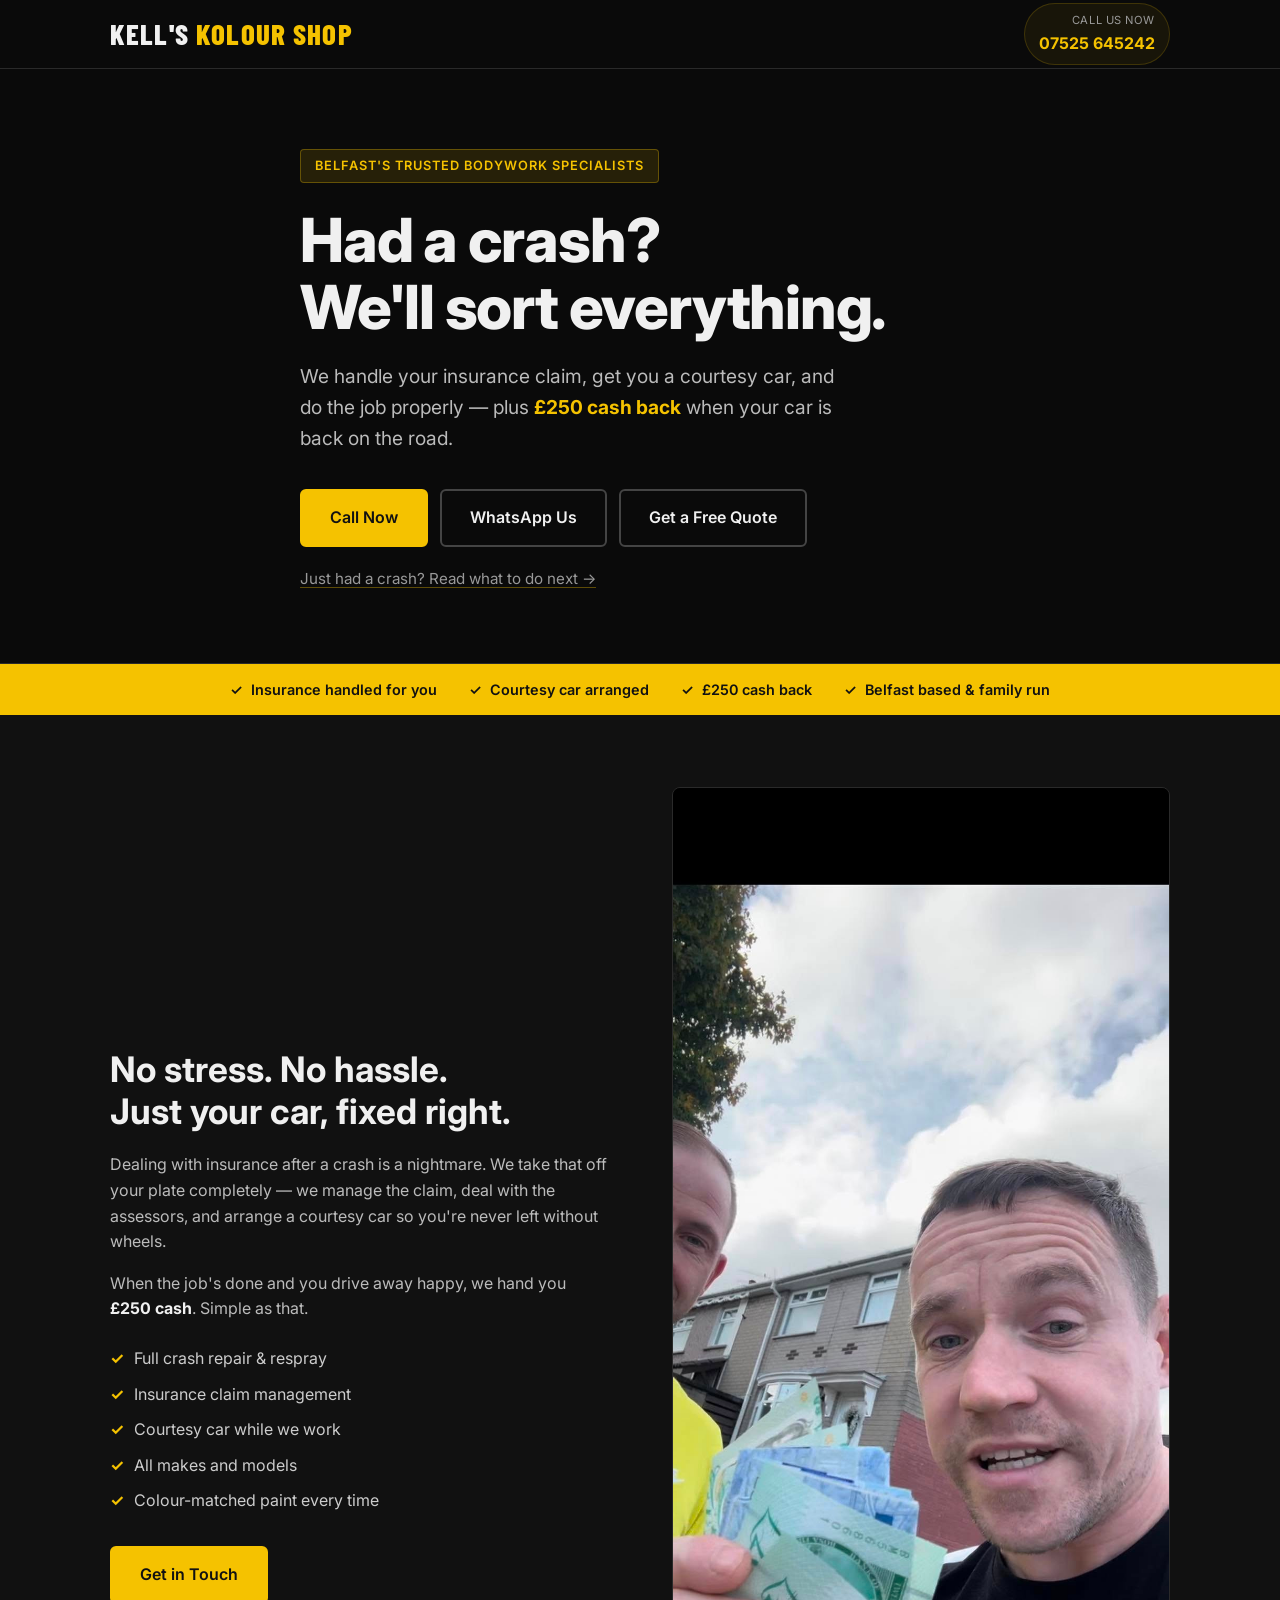
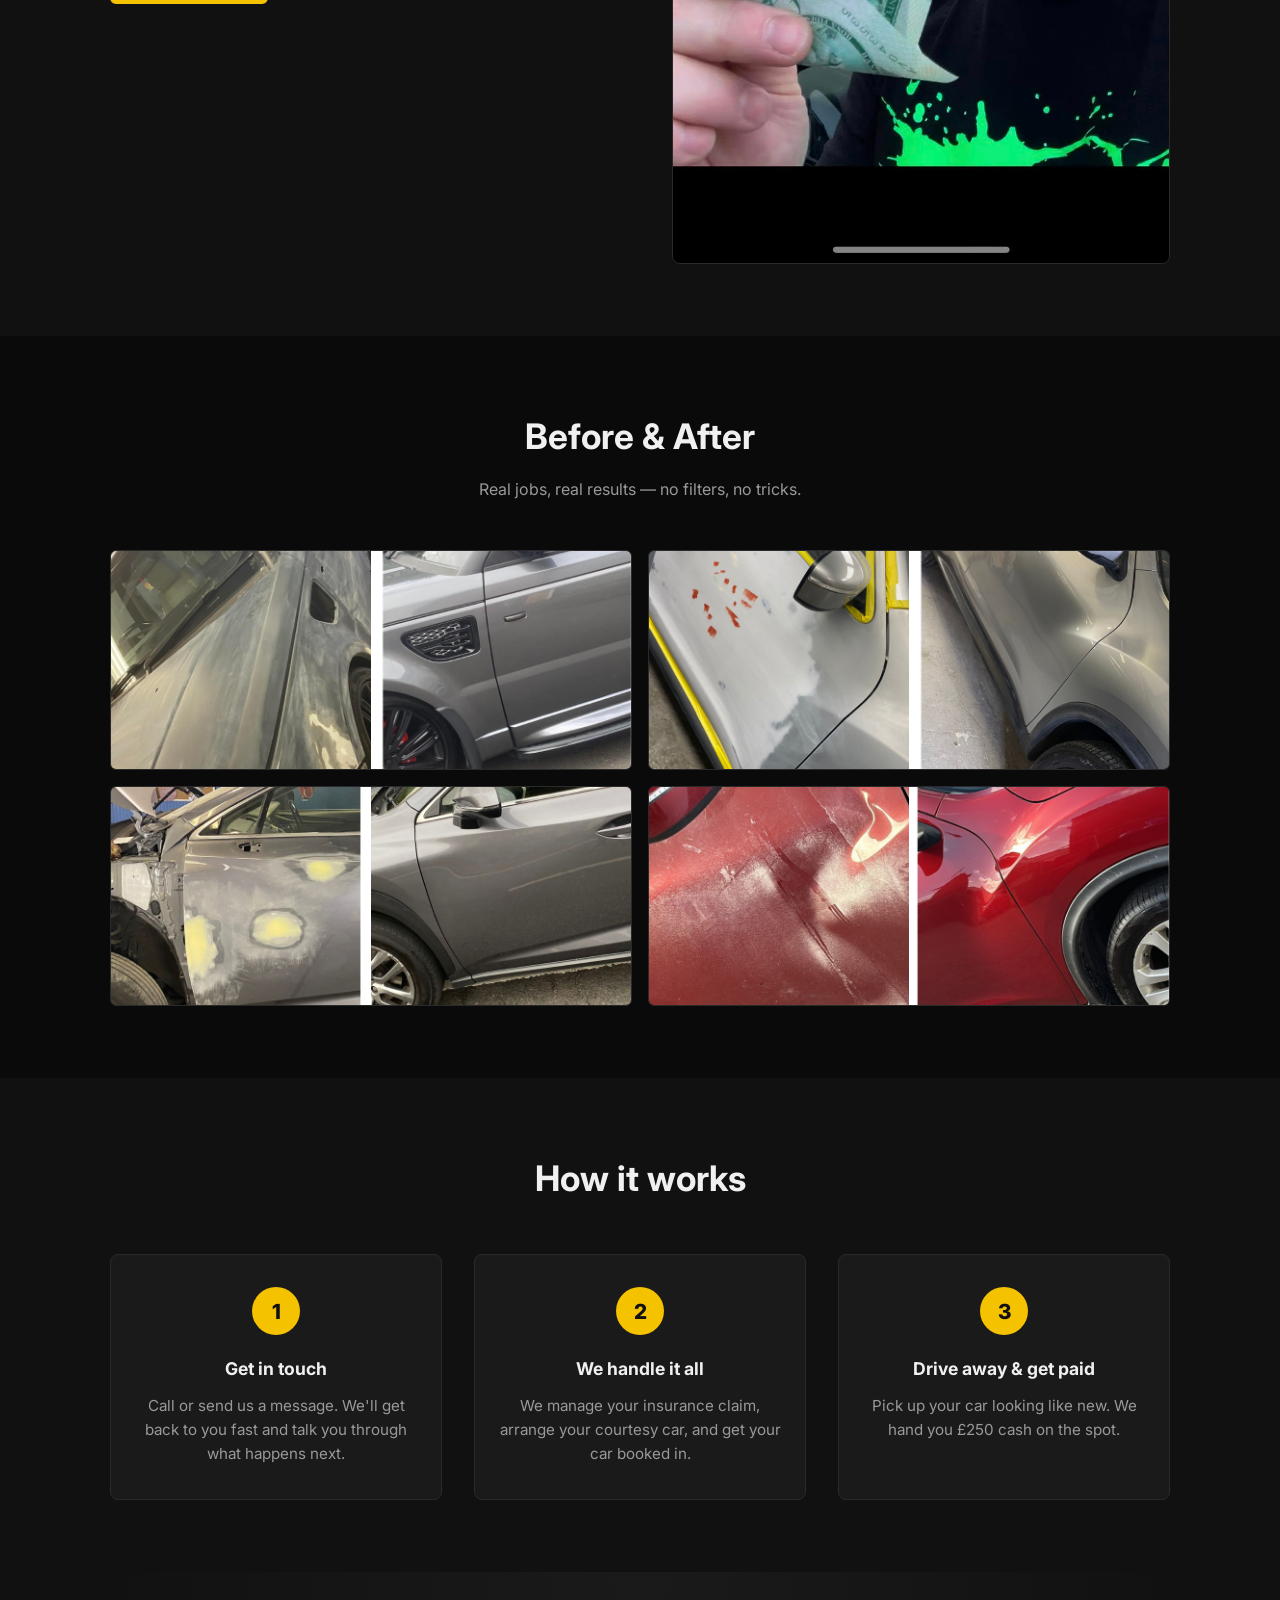
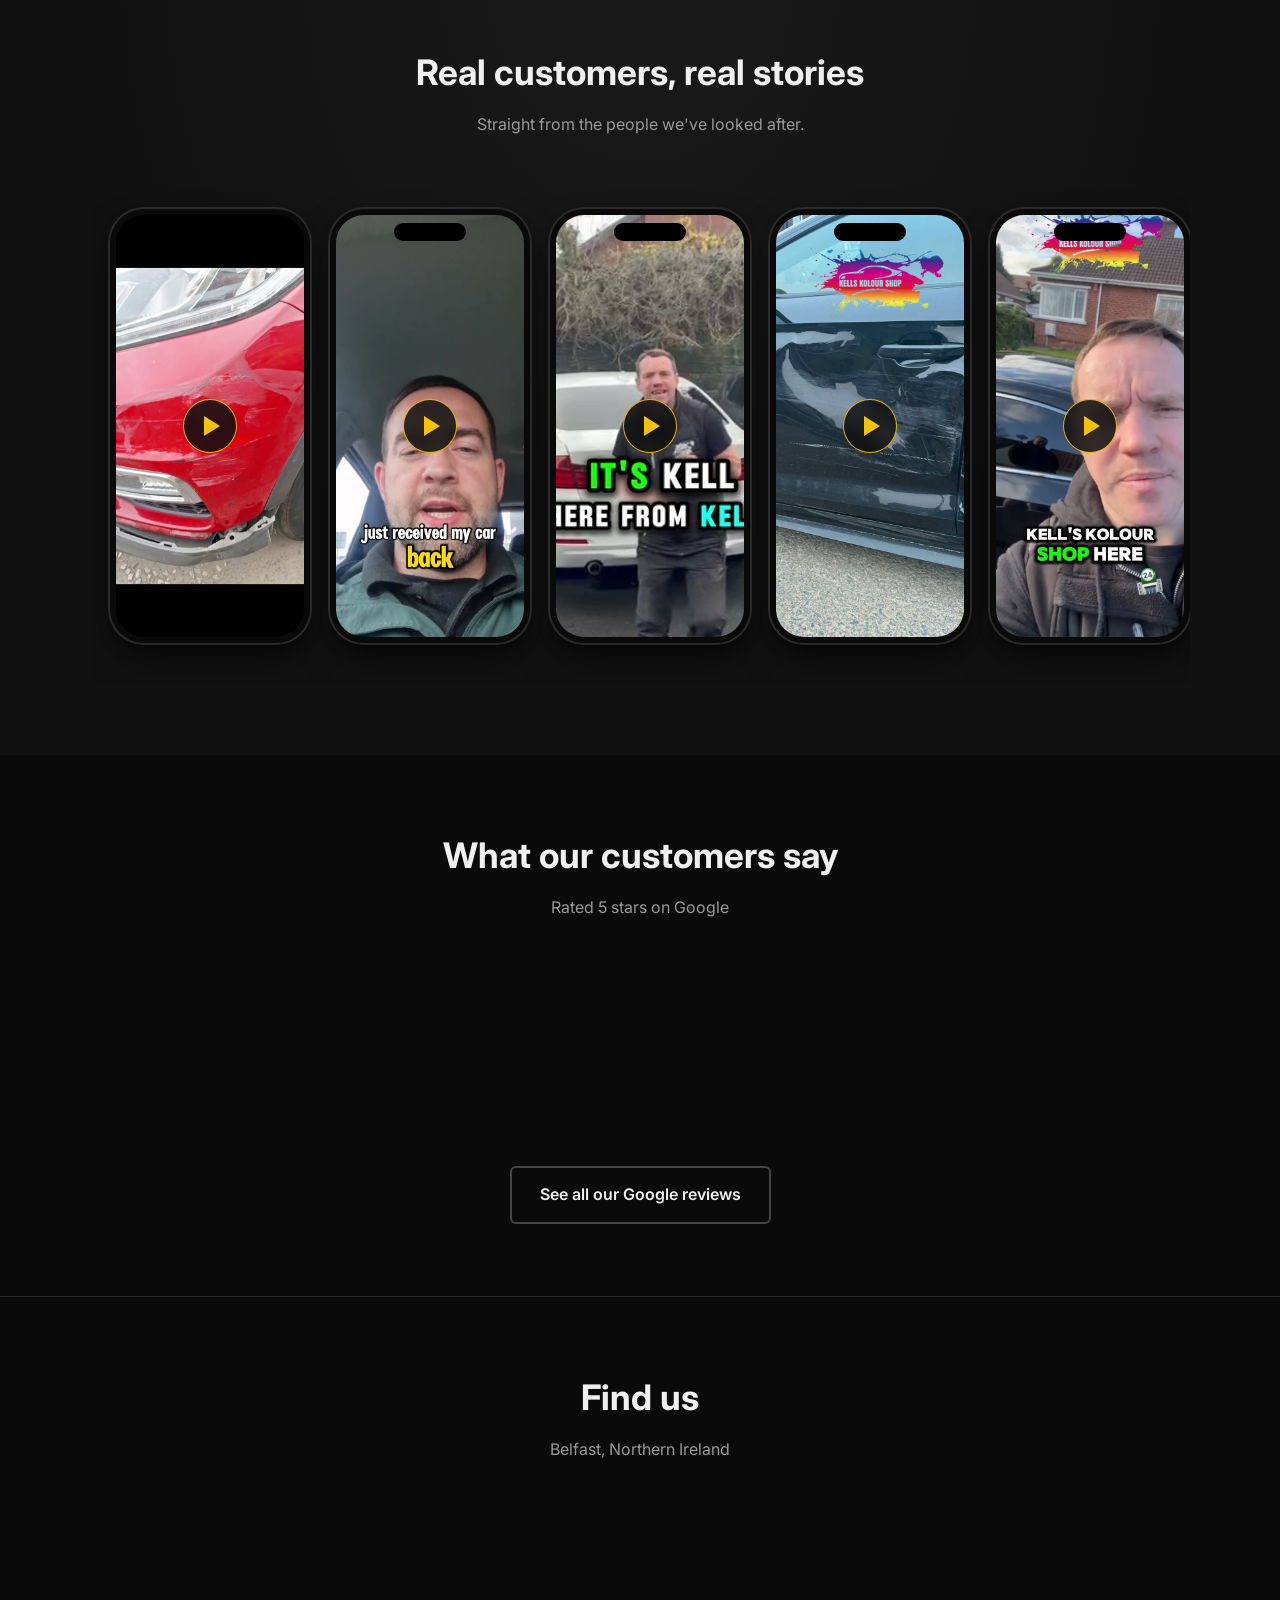
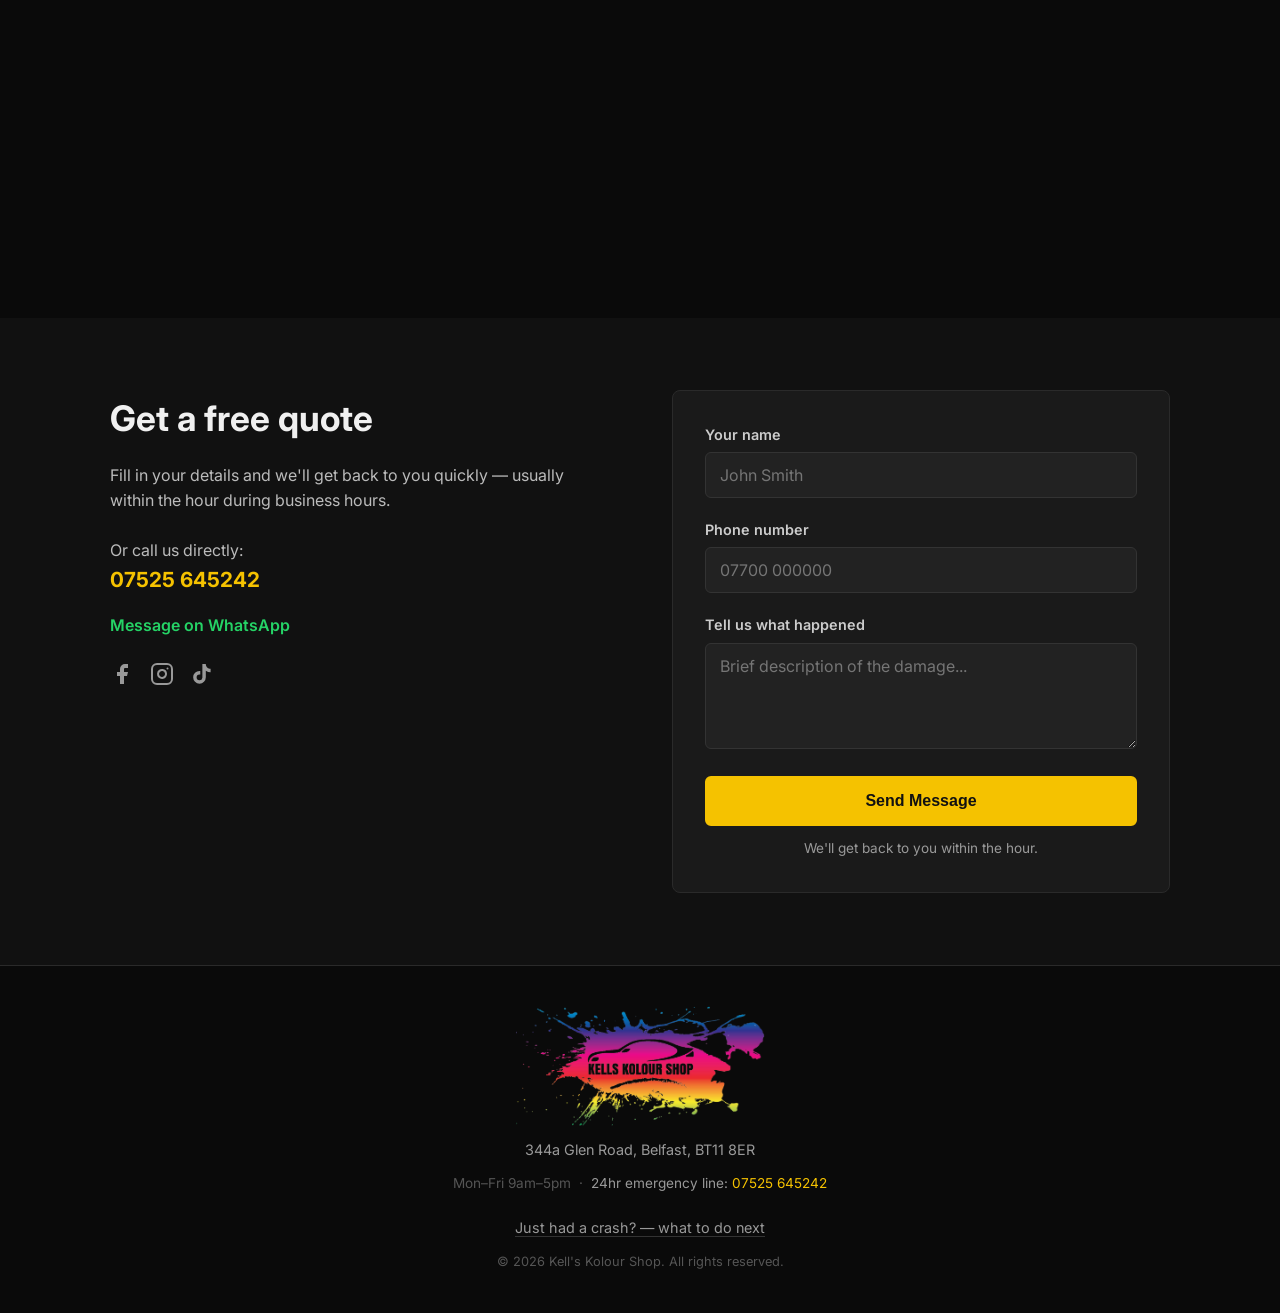
==== commit 34c6f1d8: "Add /crash-advice page for post-crash SEO Long-form page answering the 10 things drivers in Belfast " ====
--- a/index.html
+++ b/index.html
@@ -147,6 +147,7 @@
         <a href="https://wa.me/447525645242" target="_blank" rel="noopener" class="btn btn-outline">WhatsApp Us</a>
         <a href="#contact" class="btn btn-outline">Get a Free Quote</a>
       </div>
+      <p class="hero-sub-link"><a href="/crash-advice/">Just had a crash? Read what to do next →</a></p>
     </div>
   </section>
 
@@ -402,6 +403,9 @@
       <img src="images/logo-cropped.png" alt="Kell's Kolour Shop" class="footer-logo" />
       <p class="footer-address">344a Glen Road, Belfast, BT11 8ER</p>
       <p class="footer-hours">Mon–Fri 9am–5pm &nbsp;·&nbsp; <span class="footer-emergency">24hr emergency line: <a href="tel:+447525645242">07525 645242</a></span></p>
+      <nav class="footer-links">
+        <a href="/crash-advice/">Just had a crash? — what to do next</a>
+      </nav>
       <p class="footer-copy">&copy; 2026 Kell's Kolour Shop. All rights reserved.</p>
     </div>
   </footer>
--- a/style.css
+++ b/style.css
@@ -325,6 +325,157 @@
   font-size: 0.85rem;
   color: var(--text-muted);
   font-weight: 500;
+}
+
+/* ===== ARTICLE (crash-advice) ===== */
+.hero-article { padding: 56px 0 48px; }
+.hero-article h1 { font-size: clamp(2rem, 5.5vw, 3rem); }
+
+.breadcrumb {
+  font-size: 0.85rem;
+  color: var(--text-muted);
+  margin-bottom: 20px;
+  letter-spacing: 0.02em;
+}
+.breadcrumb a { color: var(--yellow); }
+.breadcrumb a:hover { text-decoration: underline; }
+.breadcrumb span[aria-hidden] { margin: 0 8px; color: #444; }
+
+.article-section { padding: 56px 0; }
+.article-container { max-width: 760px; margin: 0 auto; }
+
+.article-h2 {
+  font-size: clamp(1.5rem, 3.5vw, 2rem);
+  font-weight: 700;
+  margin-bottom: 16px;
+  letter-spacing: -0.01em;
+}
+
+.article-section p,
+.article-section ul li,
+.article-section ol li {
+  color: #c8c8c8;
+  font-size: 1.05rem;
+  line-height: 1.7;
+  margin-bottom: 14px;
+}
+
+.article-lede {
+  color: var(--text-muted) !important;
+  margin-bottom: 32px;
+}
+
+.step-list {
+  list-style: none;
+  counter-reset: step;
+  margin: 28px 0 8px;
+  padding: 0;
+}
+
+.step-list li {
+  counter-increment: step;
+  position: relative;
+  padding: 4px 0 16px 52px;
+  margin-bottom: 16px;
+}
+
+.step-list li::before {
+  content: counter(step);
+  position: absolute;
+  left: 0;
+  top: 0;
+  width: 36px;
+  height: 36px;
+  border-radius: 50%;
+  background: var(--yellow);
+  color: #111;
+  font-weight: 800;
+  font-size: 1rem;
+  display: flex;
+  align-items: center;
+  justify-content: center;
+  font-family: 'Barlow Condensed', sans-serif;
+}
+
+.step-list strong { color: var(--text); }
+
+.callout {
+  margin-top: 32px;
+  padding: 20px 24px;
+  background: rgba(245, 194, 0, 0.08);
+  border-left: 3px solid var(--yellow);
+  border-radius: 4px;
+}
+.callout p { margin: 0; color: #e5e5e5 !important; }
+.callout a { color: var(--yellow); font-weight: 700; text-decoration: underline; }
+
+.faq-item {
+  padding: 28px 0;
+  border-bottom: 1px solid var(--border);
+}
+.faq-item:last-of-type { border-bottom: none; }
+
+.faq-item h3 {
+  font-size: 1.2rem;
+  font-weight: 700;
+  color: var(--text);
+  margin-bottom: 12px;
+  letter-spacing: -0.005em;
+}
+
+.faq-item strong { color: var(--text); }
+
+.faq-item ul {
+  margin: 0 0 14px 20px;
+  padding-left: 0;
+}
+
+.mid-cta {
+  margin: 40px auto;
+  padding: 28px 24px;
+  background: var(--bg-card);
+  border: 1px solid var(--border);
+  border-radius: 8px;
+  text-align: center;
+  display: flex;
+  flex-direction: column;
+  gap: 14px;
+  align-items: center;
+}
+.mid-cta-text {
+  font-size: 1.15rem;
+  font-weight: 600;
+  color: var(--text) !important;
+  margin: 0 !important;
+}
+
+.article-cta-section {
+  background: var(--bg-dark);
+  border-top: 1px solid var(--border);
+  padding: 64px 0;
+}
+.article-cta-inner { text-align: center; }
+.article-cta-inner h2 {
+  font-size: clamp(1.6rem, 4vw, 2.2rem);
+  font-weight: 700;
+  margin-bottom: 16px;
+}
+.article-cta-inner p {
+  color: #bbb !important;
+  max-width: 580px;
+  margin: 0 auto 28px !important;
+}
+.article-cta-inner .hero-ctas {
+  justify-content: center;
+}
+
+@media (max-width: 768px) {
+  .hero-article { padding: 40px 0 32px; }
+  .article-section { padding: 40px 0; }
+  .step-list li { padding-left: 44px; }
+  .step-list li::before { width: 30px; height: 30px; font-size: 0.9rem; }
+  .faq-item { padding: 22px 0; }
+  .faq-item h3 { font-size: 1.1rem; }
 }
 
 /* ===== VIDEO STORIES ===== */
@@ -642,6 +793,32 @@
 .footer-emergency a { color: var(--yellow); }
 .footer-copy { color: #555; font-size: 0.8rem; }
 
+.footer-links {
+  margin-top: 8px;
+}
+.footer-links a {
+  color: var(--text-muted);
+  font-size: 0.9rem;
+  text-decoration: underline;
+  text-decoration-color: #333;
+  text-underline-offset: 3px;
+  transition: color 0.15s;
+}
+.footer-links a:hover { color: var(--yellow); }
+
+.hero-sub-link {
+  margin-top: 20px;
+  font-size: 0.95rem;
+}
+.hero-sub-link a {
+  color: var(--text-muted);
+  text-decoration: underline;
+  text-decoration-color: rgba(245, 194, 0, 0.35);
+  text-underline-offset: 3px;
+  transition: color 0.15s;
+}
+.hero-sub-link a:hover { color: var(--yellow); }
+
 /* ===== MOBILE ===== */
 @media (max-width: 768px) {
   .section { padding: 56px 0; }
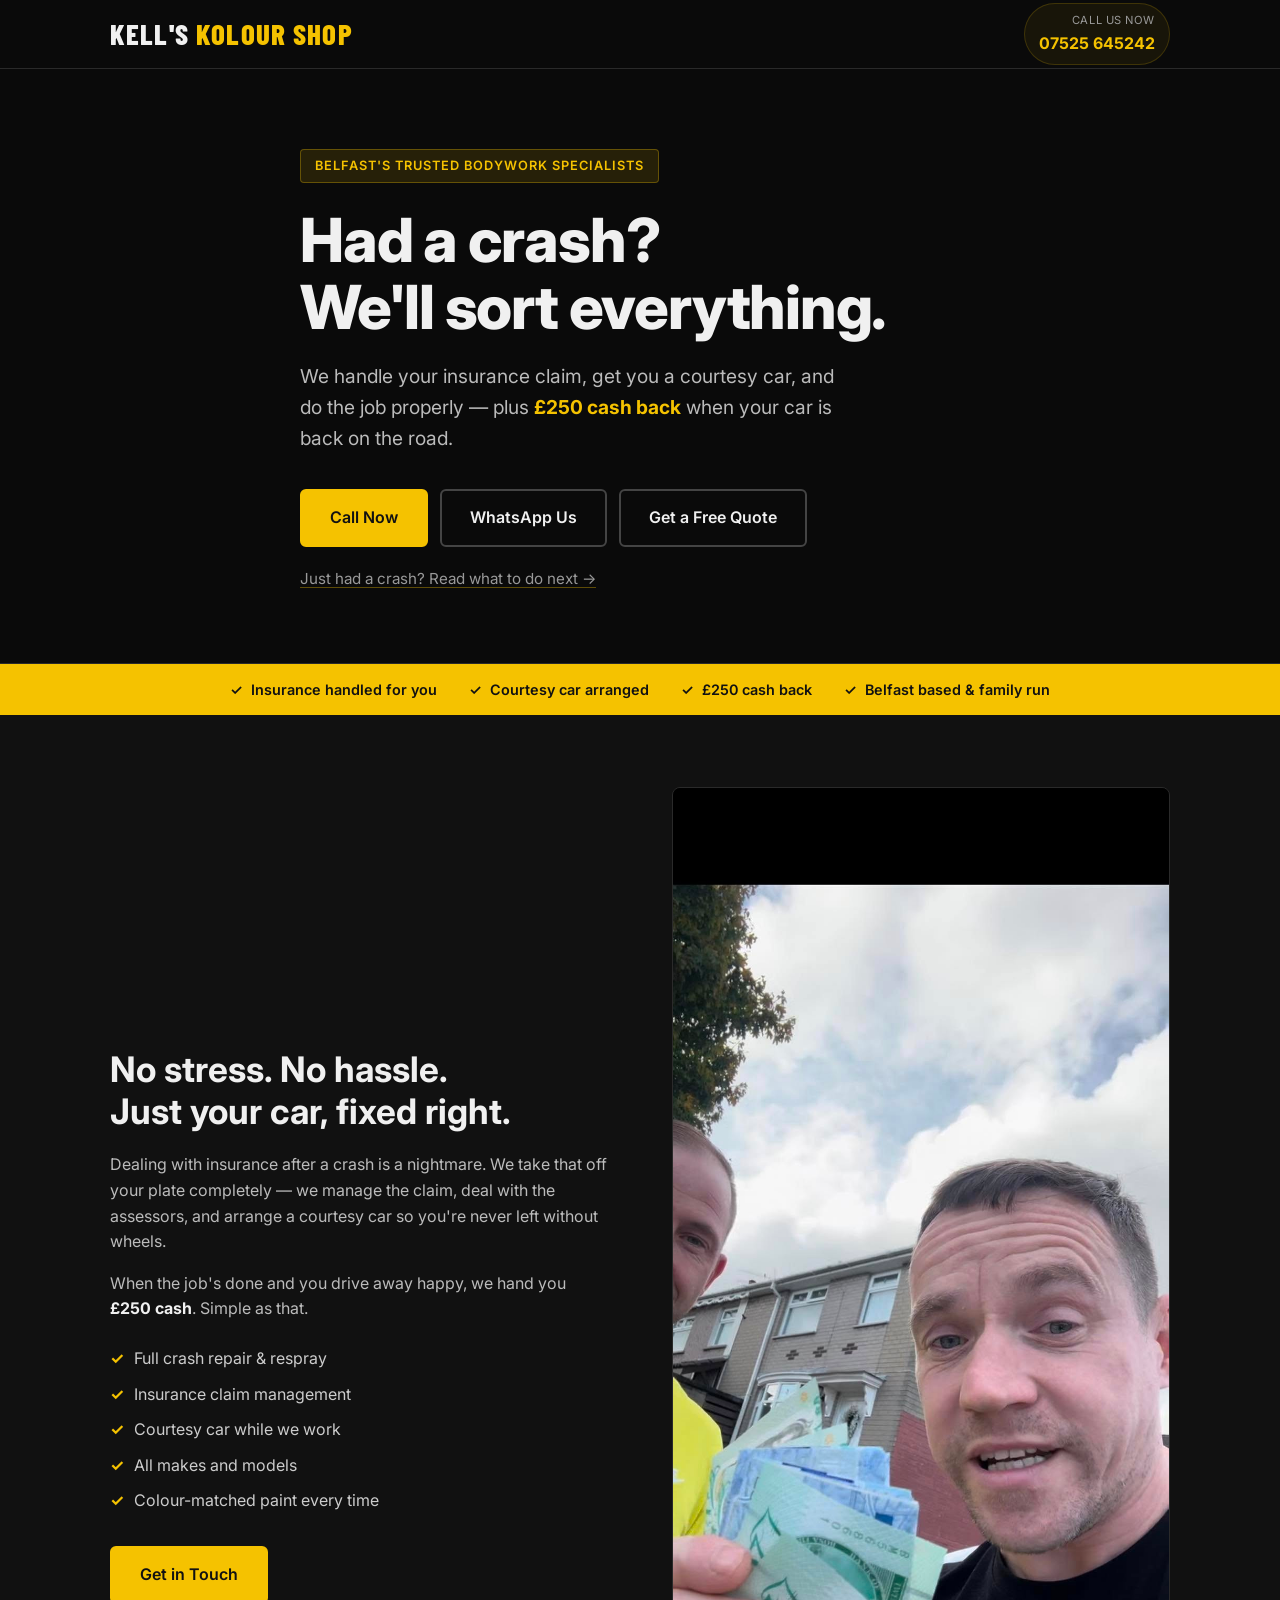
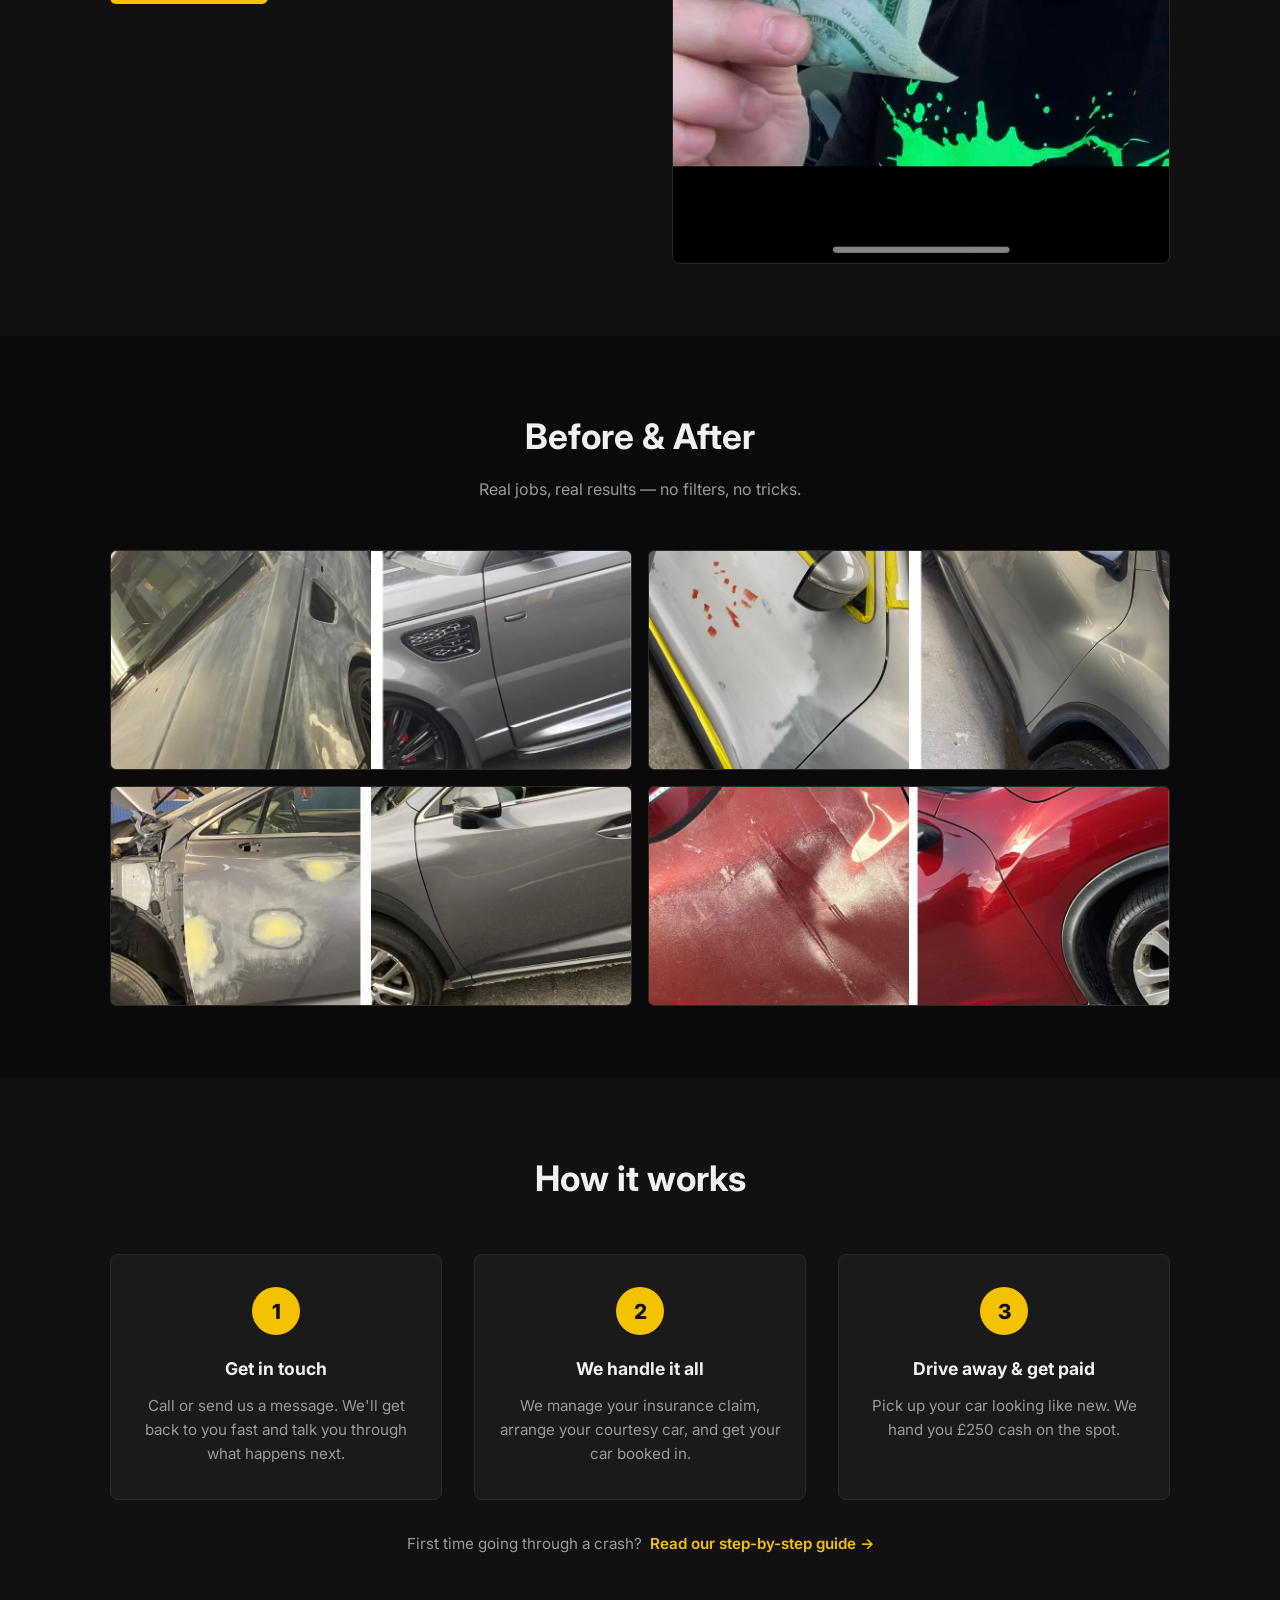
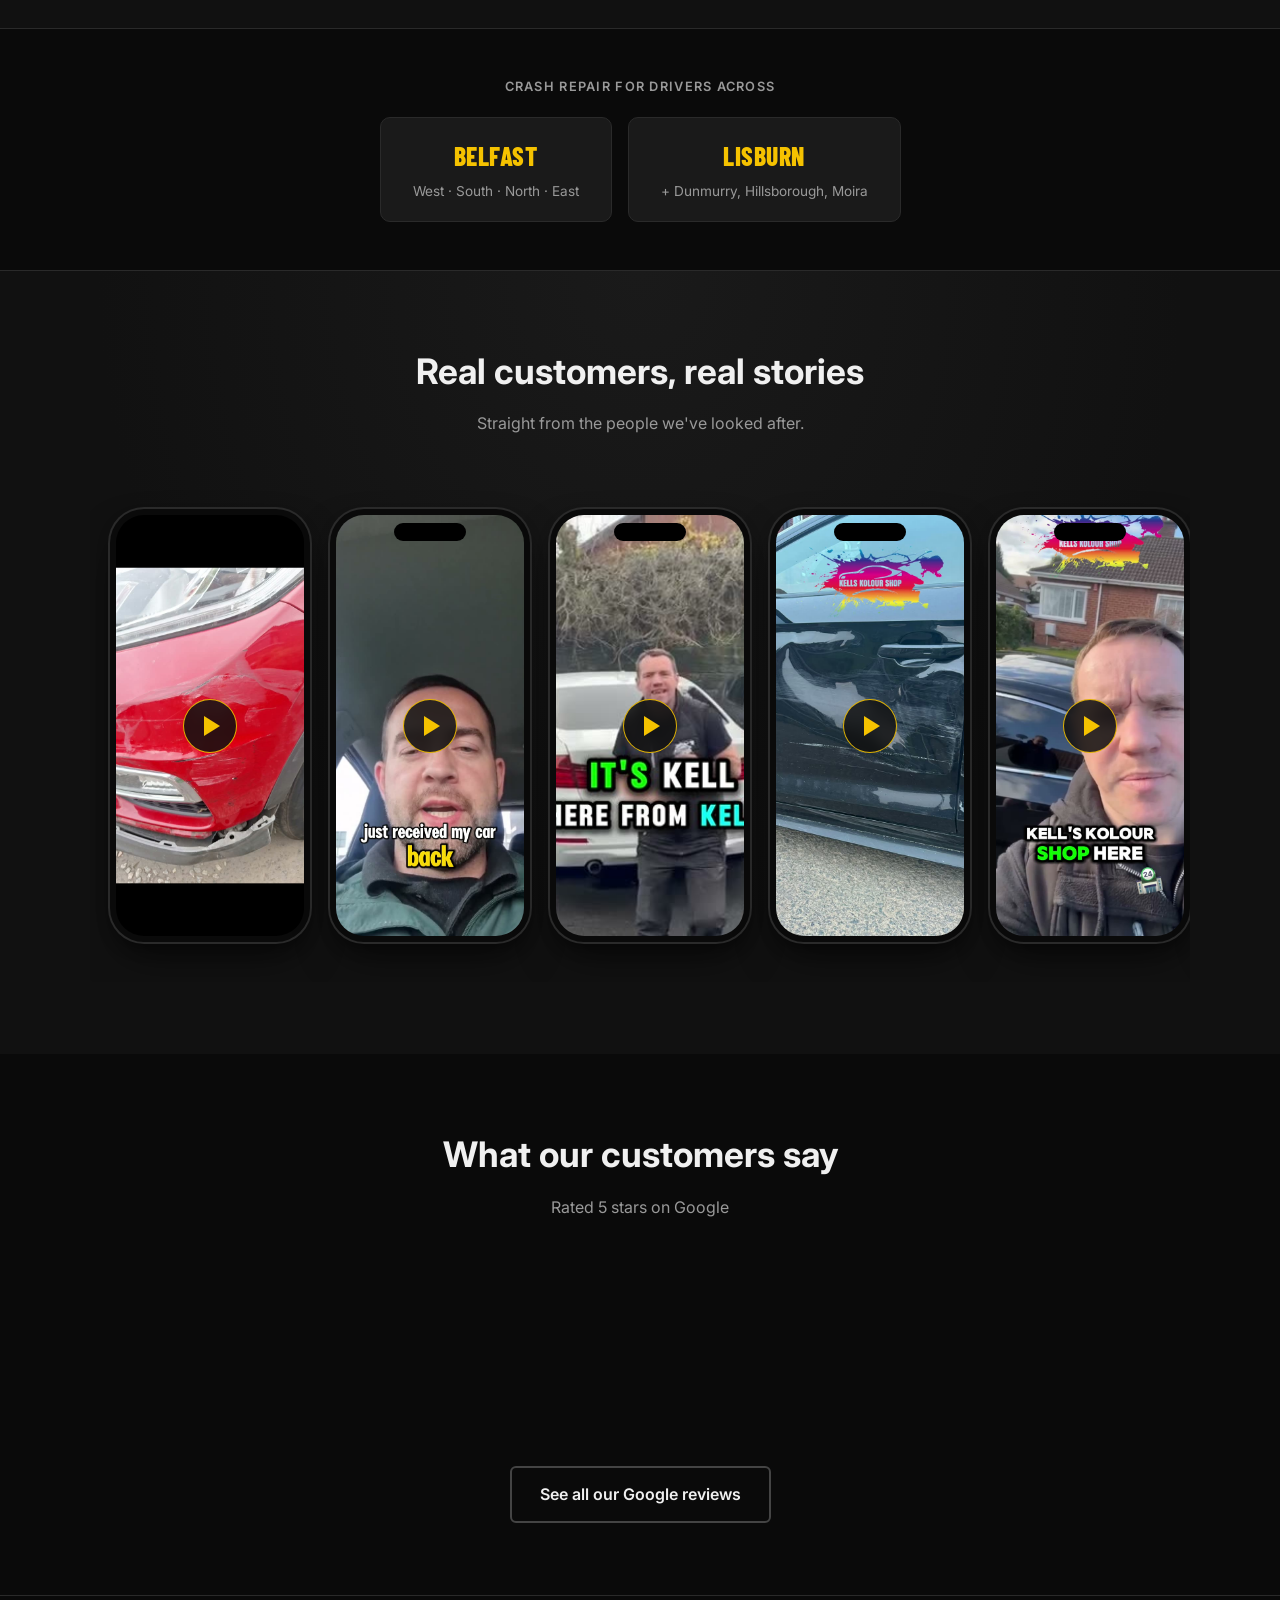
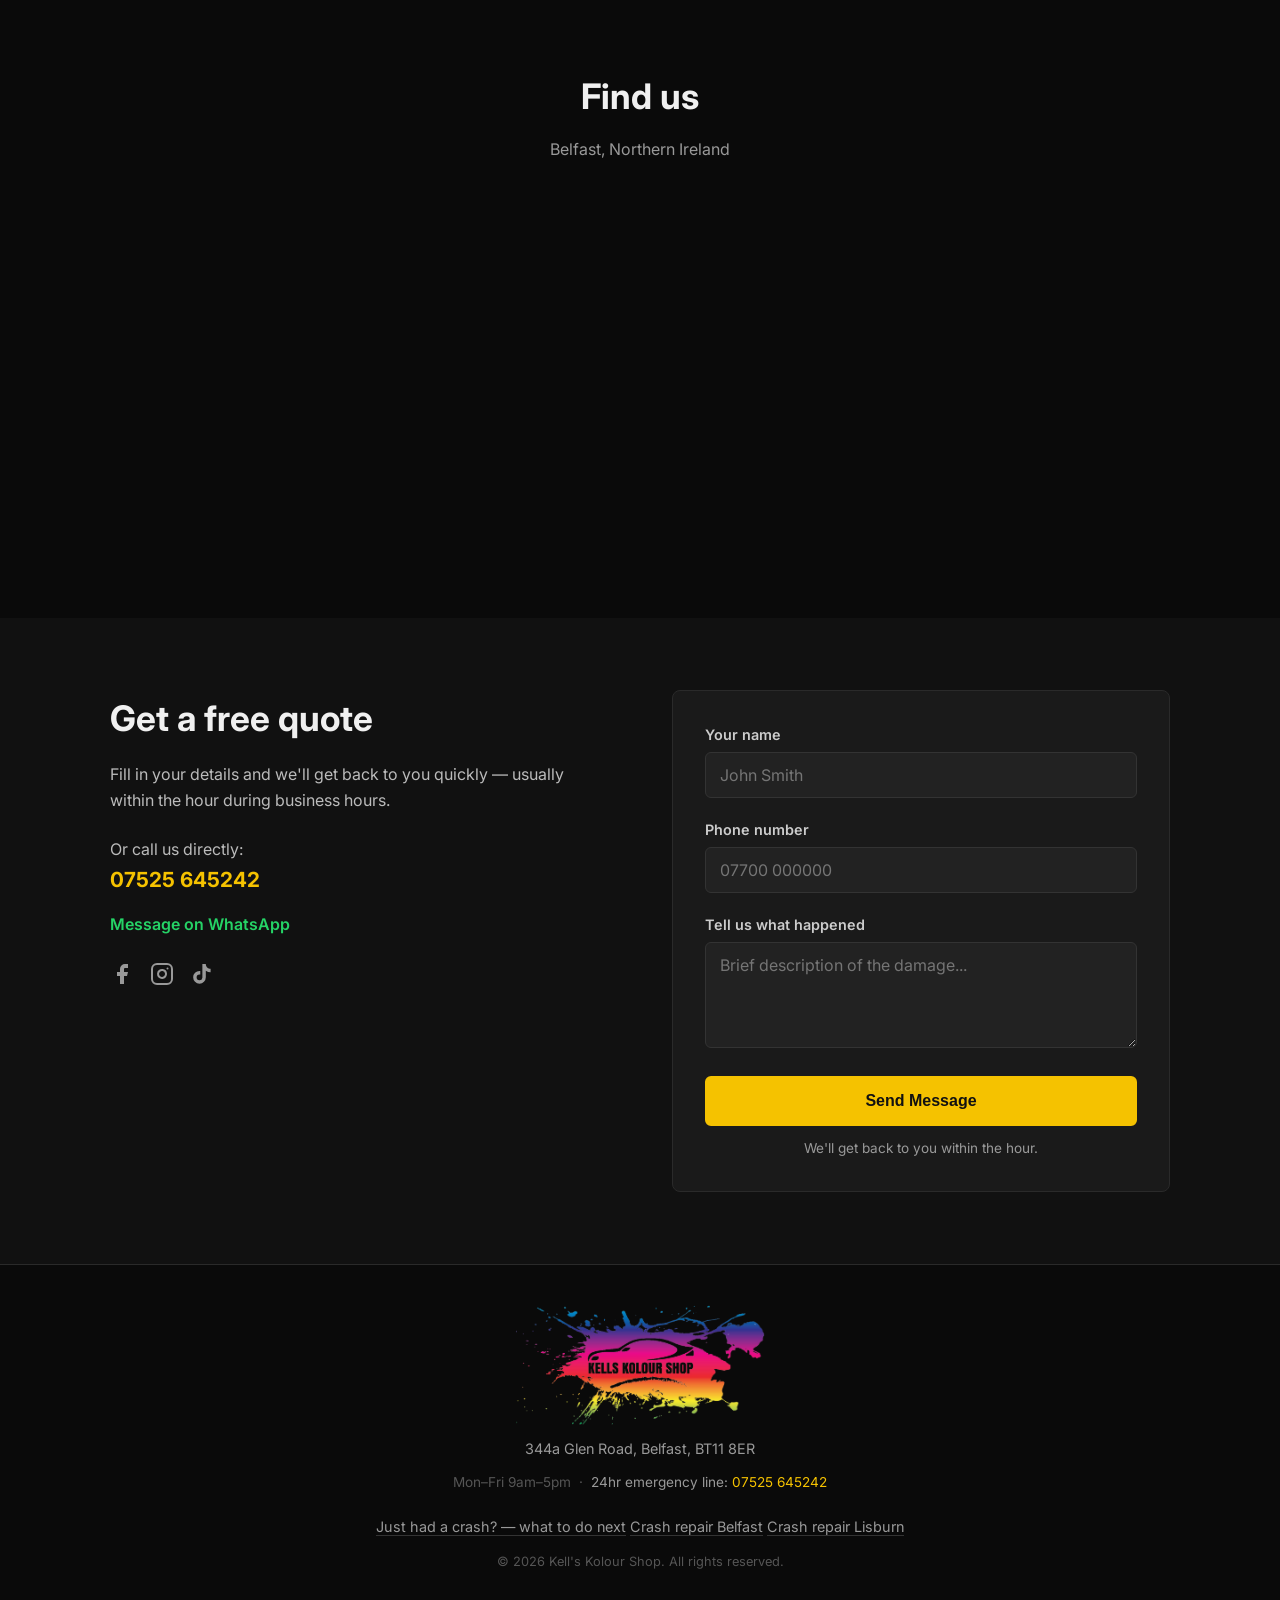
==== commit cbe67cf7: "Add Belfast + Lisburn service pages with homepage entry points Two geo-targeted pages for organic se" ====
--- a/index.html
+++ b/index.html
@@ -234,6 +234,27 @@
           <p>Pick up your car looking like new. We hand you £250 cash on the spot.</p>
         </div>
       </div>
+      <p class="steps-advice-link">
+        First time going through a crash?
+        <a href="/crash-advice/">Read our step-by-step guide →</a>
+      </p>
+    </div>
+  </section>
+
+  <!-- AREAS WE COVER -->
+  <section class="areas-strip">
+    <div class="container areas-inner">
+      <p class="areas-label">Crash repair for drivers across</p>
+      <div class="areas-links">
+        <a href="/crash-repair-belfast/" class="area-chip">
+          <span class="area-chip-title">Belfast</span>
+          <span class="area-chip-sub">West · South · North · East</span>
+        </a>
+        <a href="/crash-repair-lisburn/" class="area-chip">
+          <span class="area-chip-title">Lisburn</span>
+          <span class="area-chip-sub">+ Dunmurry, Hillsborough, Moira</span>
+        </a>
+      </div>
     </div>
   </section>
 
@@ -405,6 +426,8 @@
       <p class="footer-hours">Mon–Fri 9am–5pm &nbsp;·&nbsp; <span class="footer-emergency">24hr emergency line: <a href="tel:+447525645242">07525 645242</a></span></p>
       <nav class="footer-links">
         <a href="/crash-advice/">Just had a crash? — what to do next</a>
+        <a href="/crash-repair-belfast/">Crash repair Belfast</a>
+        <a href="/crash-repair-lisburn/">Crash repair Lisburn</a>
       </nav>
       <p class="footer-copy">&copy; 2026 Kell's Kolour Shop. All rights reserved.</p>
     </div>
--- a/style.css
+++ b/style.css
@@ -351,6 +351,40 @@
   letter-spacing: -0.01em;
 }
 
+.article-h3 {
+  font-size: 1.25rem;
+  font-weight: 700;
+  margin-top: 40px;
+  margin-bottom: 14px;
+  color: var(--text);
+  letter-spacing: -0.005em;
+}
+
+.service-list,
+.area-list {
+  list-style: none;
+  margin: 16px 0 24px;
+  padding: 0;
+  display: flex;
+  flex-direction: column;
+  gap: 10px;
+}
+.service-list li,
+.area-list li {
+  position: relative;
+  padding-left: 24px;
+  color: #c8c8c8;
+}
+.service-list li::before,
+.area-list li::before {
+  content: '✓';
+  position: absolute;
+  left: 0;
+  color: var(--yellow);
+  font-weight: 700;
+}
+.service-list strong { color: var(--text); }
+
 .article-section p,
 .article-section ul li,
 .article-section ol li {
@@ -476,6 +510,83 @@
   .step-list li::before { width: 30px; height: 30px; font-size: 0.9rem; }
   .faq-item { padding: 22px 0; }
   .faq-item h3 { font-size: 1.1rem; }
+}
+
+/* ===== AREAS STRIP ===== */
+.areas-strip {
+  background: var(--bg-dark);
+  padding: 48px 0;
+  border-top: 1px solid var(--border);
+  border-bottom: 1px solid var(--border);
+}
+
+.areas-inner {
+  text-align: center;
+}
+
+.areas-label {
+  color: var(--text-muted);
+  text-transform: uppercase;
+  letter-spacing: 0.1em;
+  font-size: 0.8rem;
+  font-weight: 600;
+  margin-bottom: 20px;
+}
+
+.areas-links {
+  display: flex;
+  gap: 16px;
+  justify-content: center;
+  flex-wrap: wrap;
+}
+
+.area-chip {
+  display: flex;
+  flex-direction: column;
+  align-items: center;
+  gap: 4px;
+  padding: 18px 32px;
+  background: var(--bg-card);
+  border: 1px solid var(--border);
+  border-radius: 10px;
+  min-width: 220px;
+  transition: border-color 0.15s, transform 0.15s, background 0.15s;
+}
+.area-chip:hover {
+  border-color: var(--yellow);
+  background: rgba(245, 194, 0, 0.05);
+  transform: translateY(-2px);
+}
+
+.area-chip-title {
+  font-family: 'Barlow Condensed', sans-serif;
+  font-size: 1.6rem;
+  font-weight: 800;
+  color: var(--yellow);
+  letter-spacing: 0.02em;
+  text-transform: uppercase;
+}
+
+.area-chip-sub {
+  font-size: 0.85rem;
+  color: var(--text-muted);
+}
+
+.steps-advice-link {
+  text-align: center;
+  margin-top: 32px;
+  color: var(--text-muted);
+  font-size: 0.95rem;
+}
+.steps-advice-link a {
+  color: var(--yellow);
+  font-weight: 600;
+  margin-left: 4px;
+}
+.steps-advice-link a:hover { text-decoration: underline; }
+
+@media (max-width: 768px) {
+  .area-chip { min-width: 0; width: 100%; padding: 16px 20px; }
 }
 
 /* ===== VIDEO STORIES ===== */
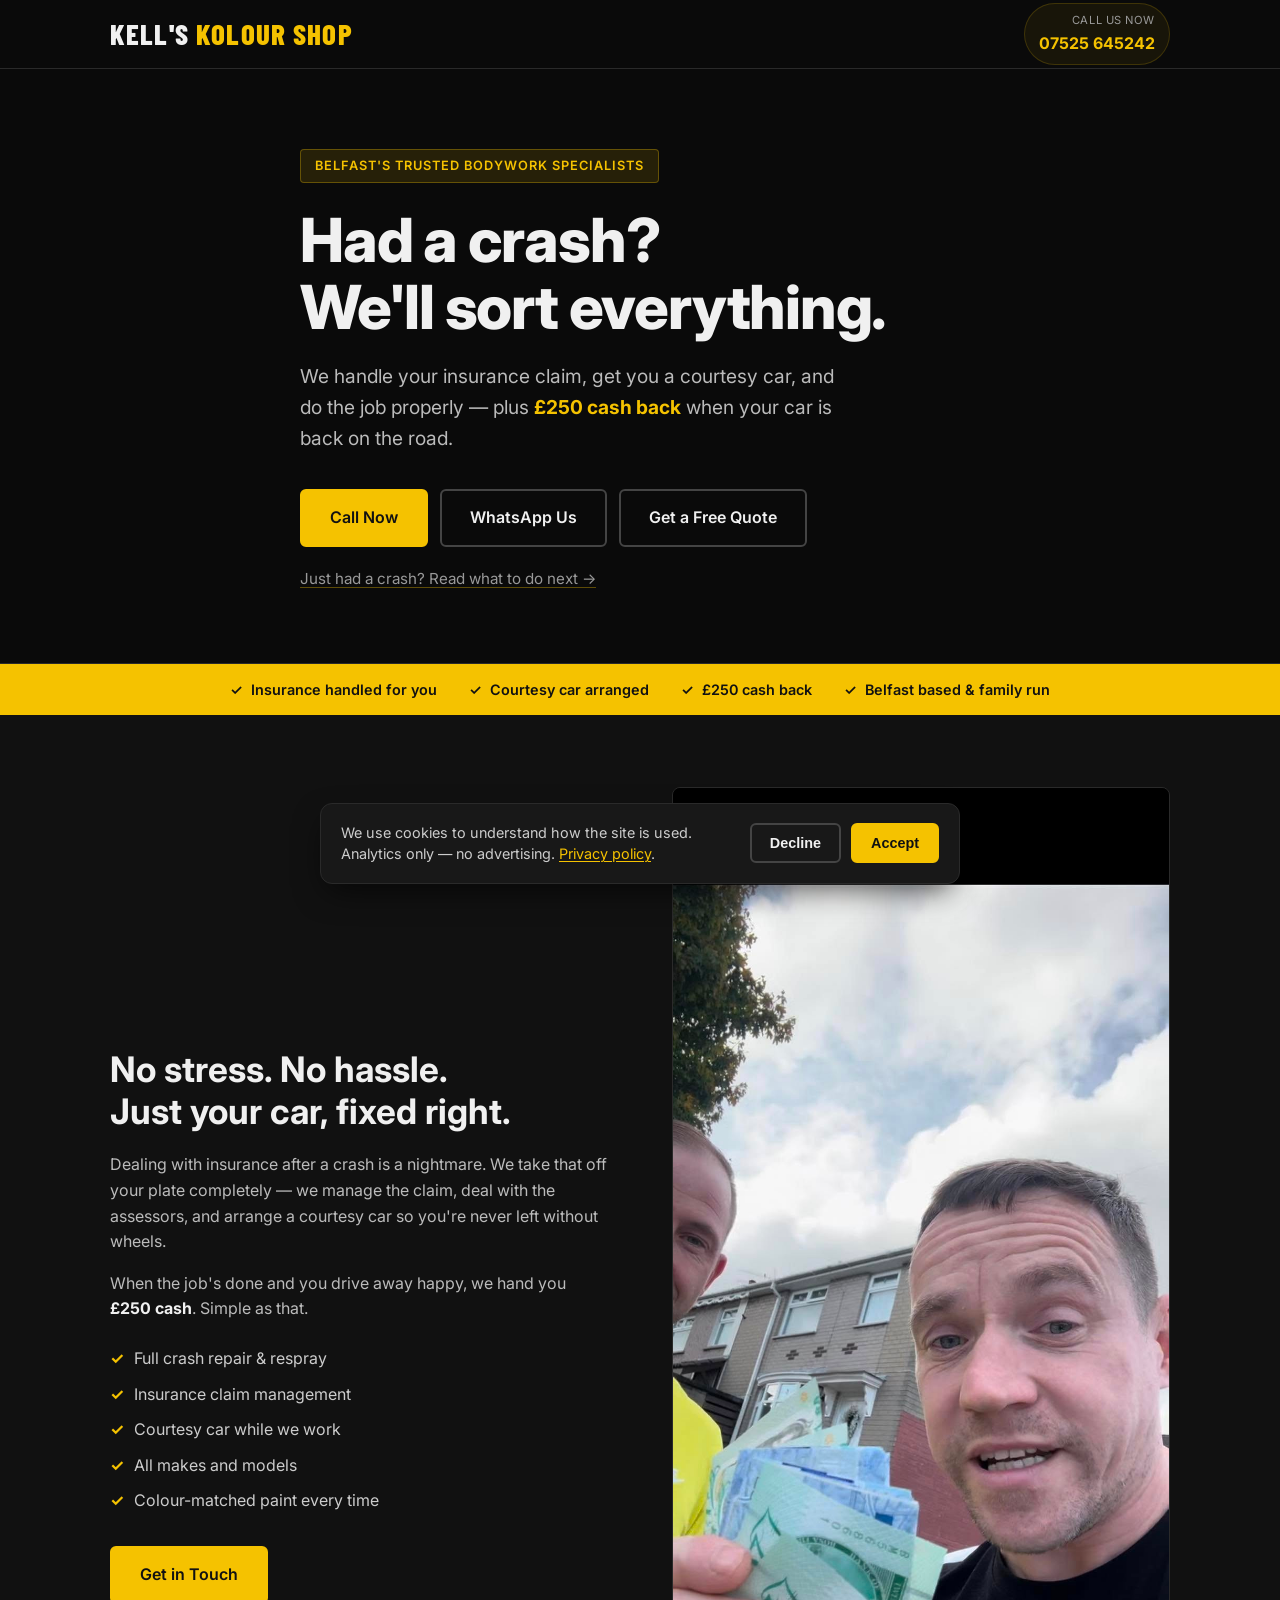
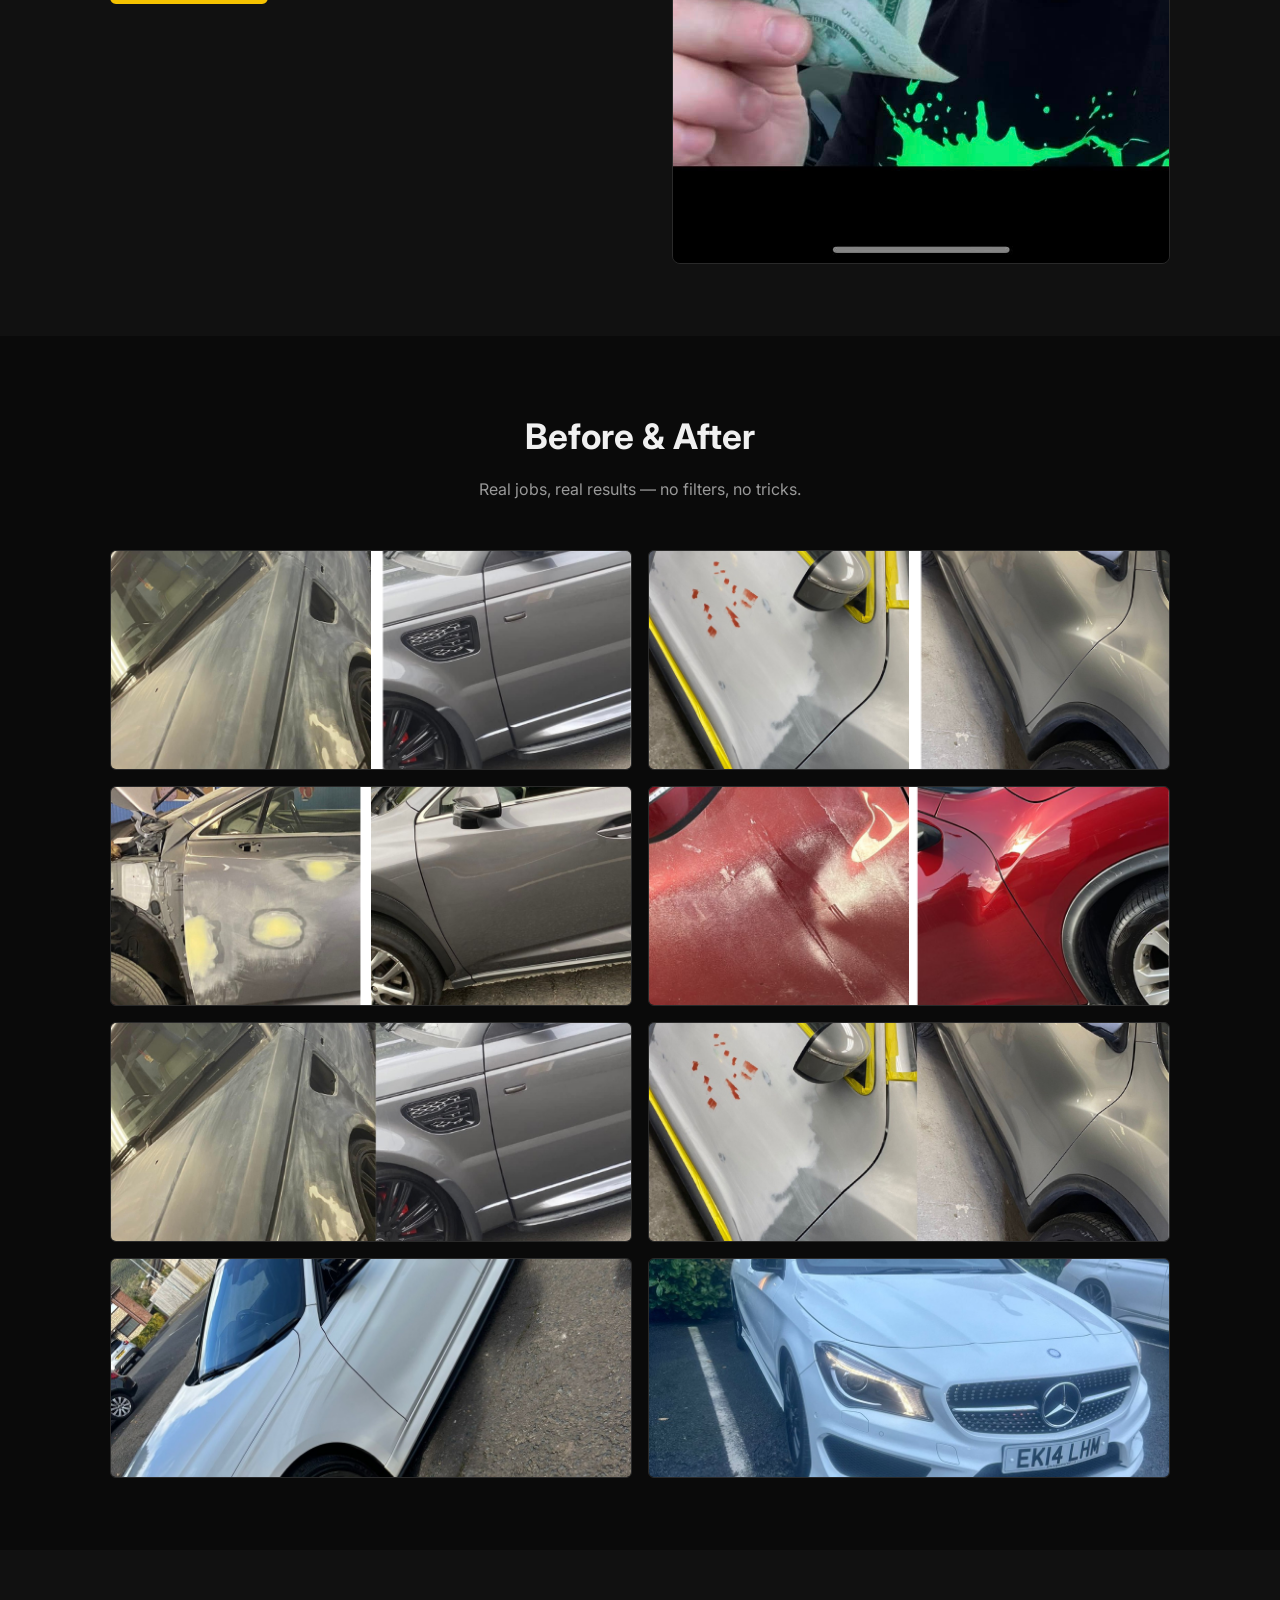
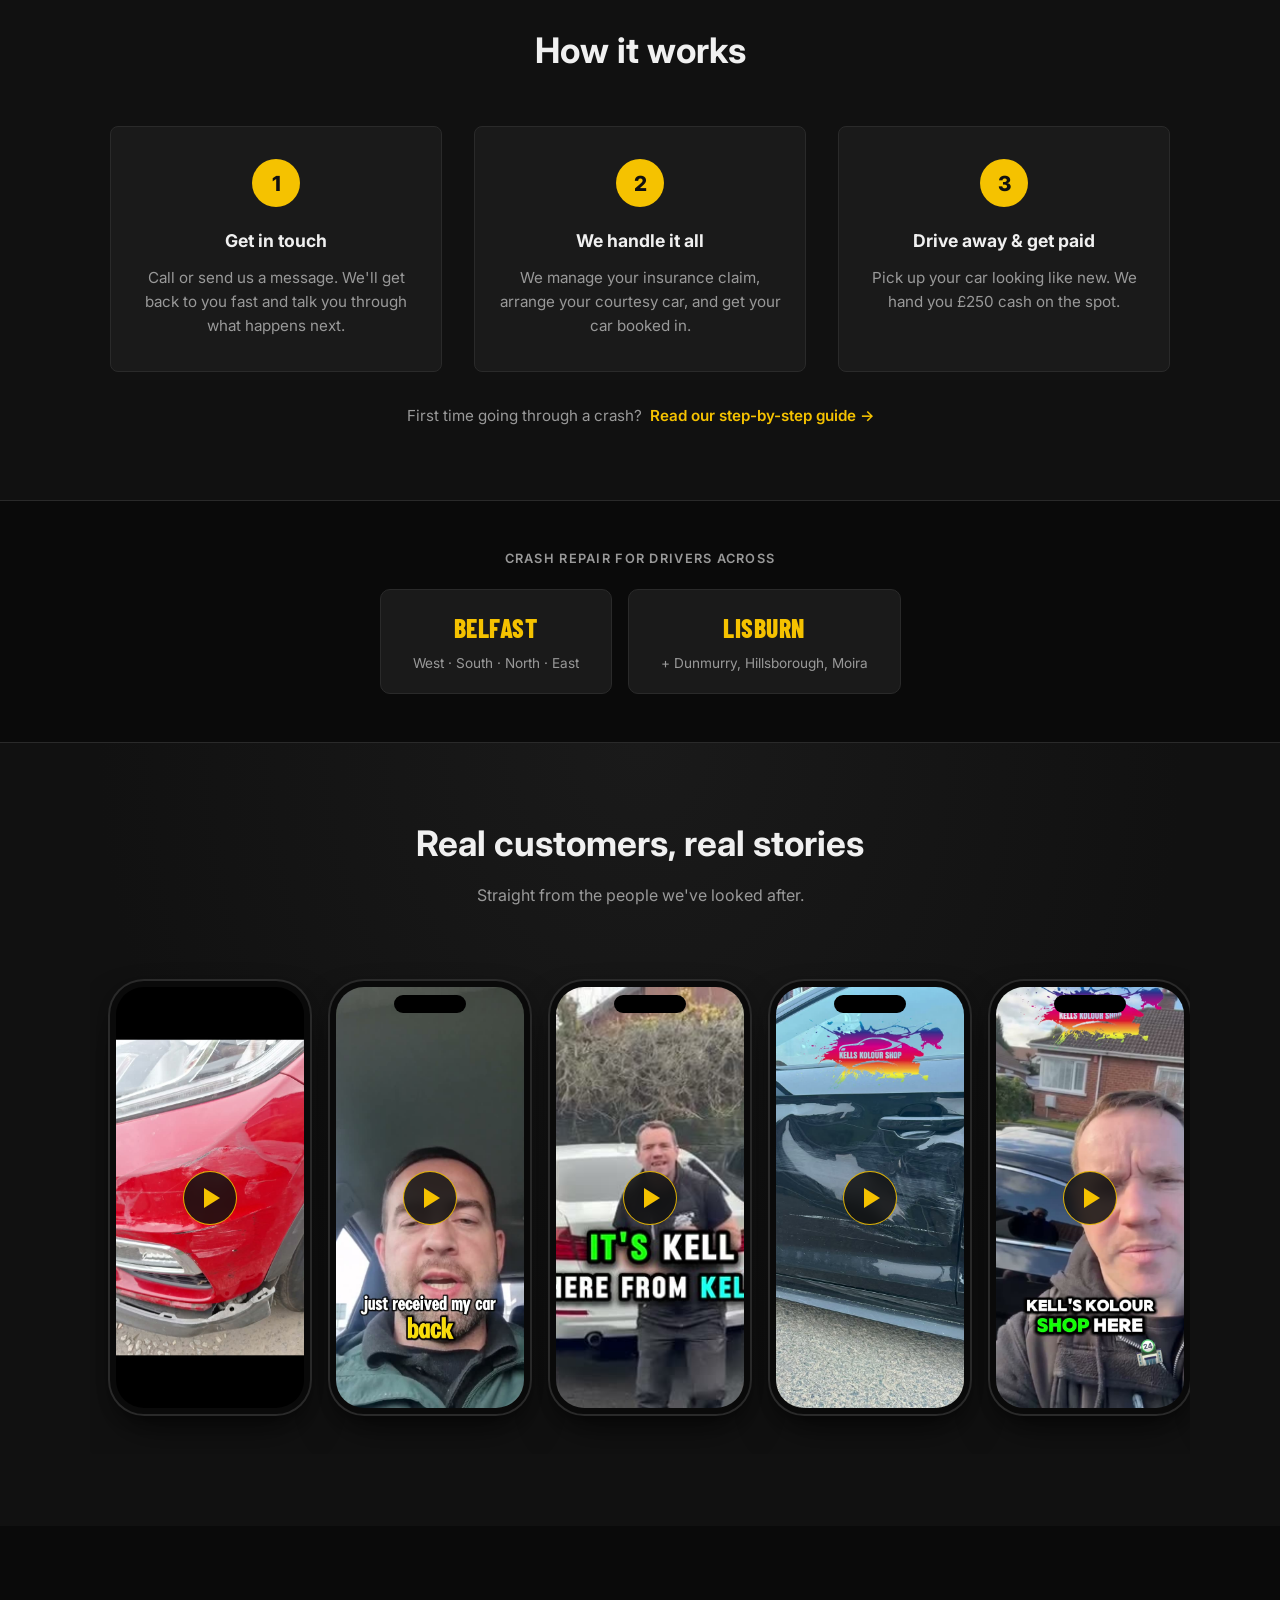
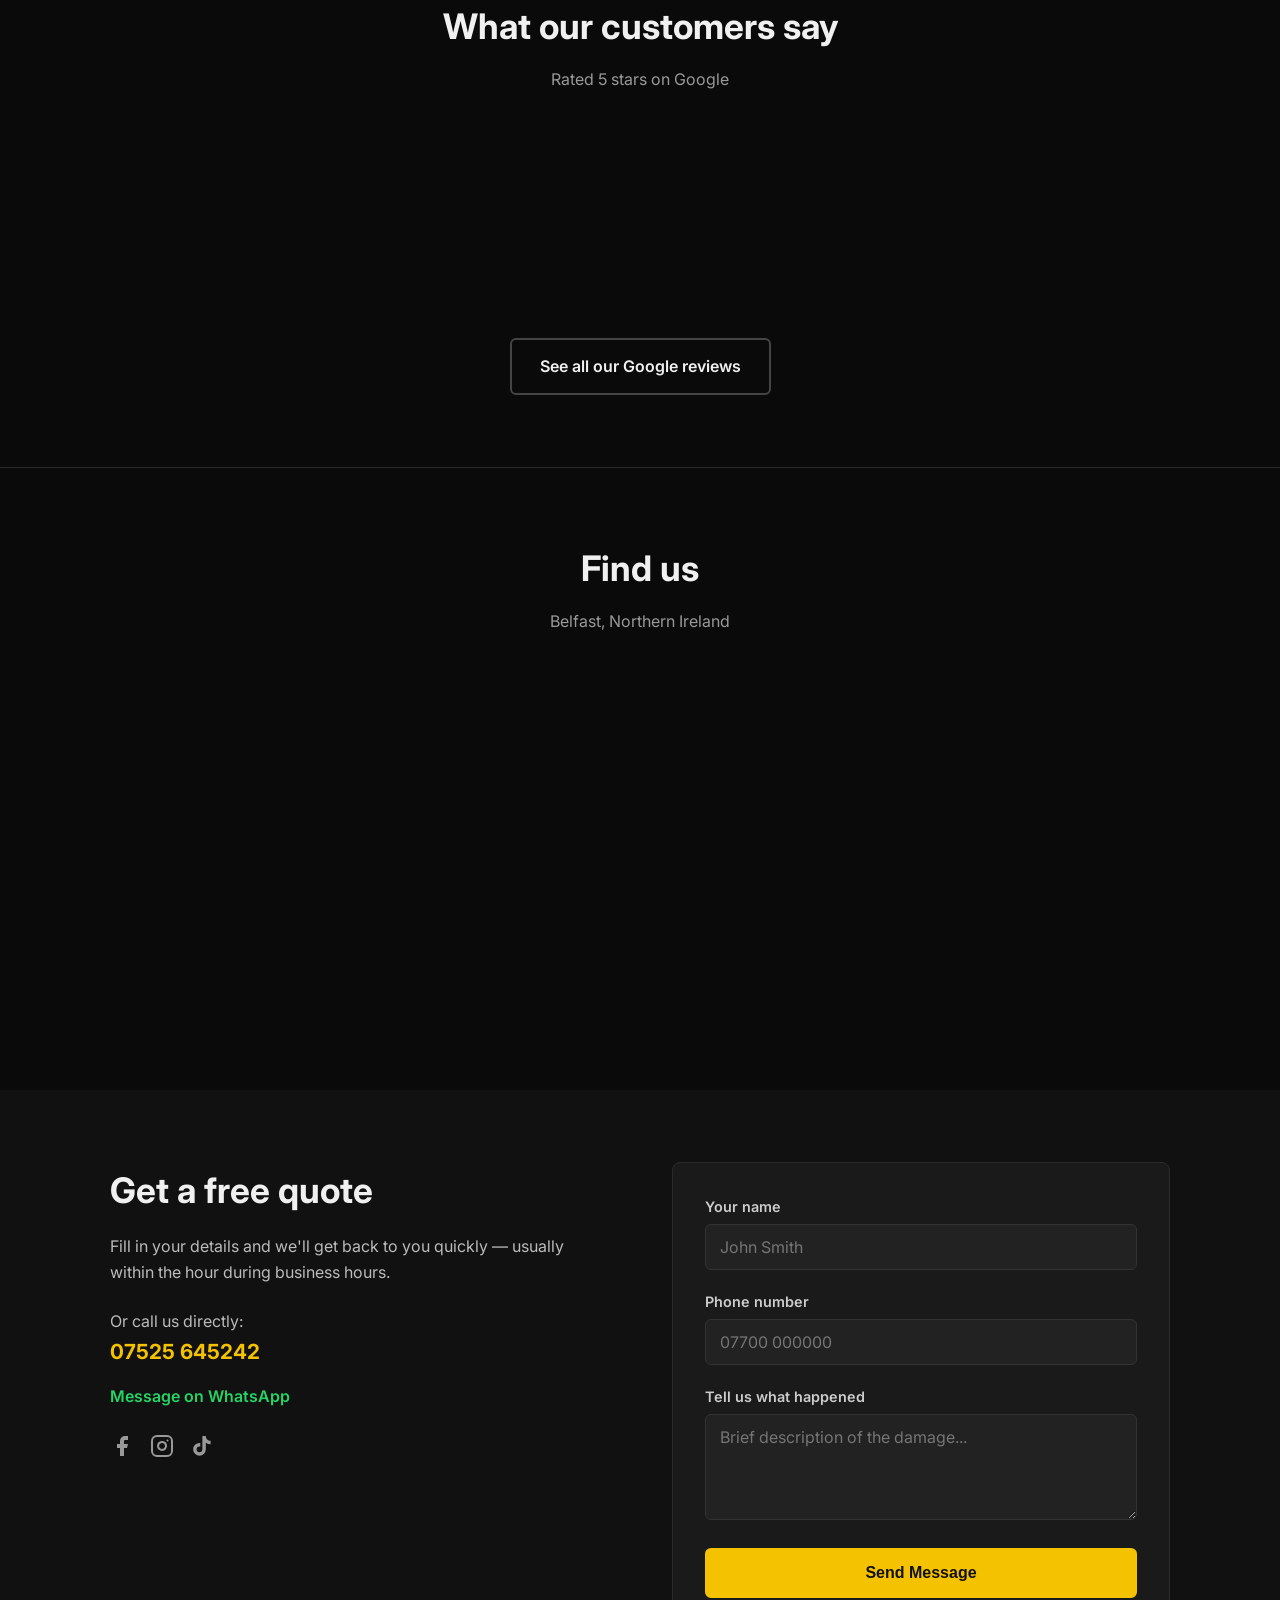
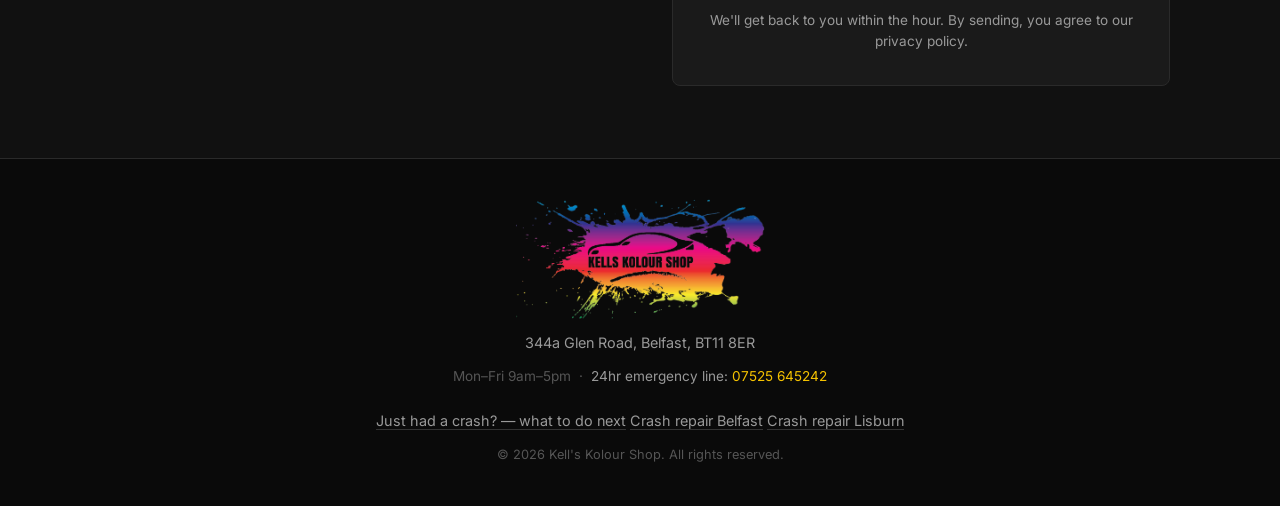
==== commit ac75771f: "Add privacy policy, GA4 + consent mode, expanded gallery - /privacy/ — UK GDPR-compliant privacy pol" ====
--- a/index.html
+++ b/index.html
@@ -78,9 +78,23 @@
         "@type": "OpeningHoursSpecification",
         "dayOfWeek": ["Monday","Tuesday","Wednesday","Thursday","Friday"],
         "opens": "09:00",
-        "closes": "17:00"
+        "closes": "17:00",
+        "description": "Workshop hours"
+      },
+      {
+        "@type": "OpeningHoursSpecification",
+        "dayOfWeek": ["Monday","Tuesday","Wednesday","Thursday","Friday","Saturday","Sunday"],
+        "opens": "00:00",
+        "closes": "23:59",
+        "description": "24-hour emergency phone line"
       }
     ],
+    "specialOpeningHoursSpecification": {
+      "@type": "OpeningHoursSpecification",
+      "opens": "00:00",
+      "closes": "23:59",
+      "description": "Phone answered 24/7 for post-crash enquiries"
+    },
     "availableLanguage": "English",
     "paymentAccepted": "Cash, Credit Card, Debit Card",
     "currenciesAccepted": "GBP",
@@ -122,6 +136,24 @@
   <link rel="preconnect" href="https://fonts.gstatic.com" crossorigin />
   <link href="https://fonts.googleapis.com/css2?family=Inter:wght@400;500;600;700;800&family=Barlow+Condensed:wght@600;700;800&display=swap" rel="stylesheet" />
   <link rel="stylesheet" href="style.css" />
+
+  <!-- Google tag (gtag.js) with Consent Mode v2 -->
+  <script>
+    window.dataLayer = window.dataLayer || [];
+    function gtag(){dataLayer.push(arguments);}
+    gtag('consent', 'default', {
+      ad_storage: 'denied',
+      ad_user_data: 'denied',
+      ad_personalization: 'denied',
+      analytics_storage: 'denied',
+      wait_for_update: 500
+    });
+  </script>
+  <script async src="https://www.googletagmanager.com/gtag/js?id=G-R8MKCT776X"></script>
+  <script>
+    gtag('js', new Date());
+    gtag('config', 'G-R8MKCT776X');
+  </script>
 </head>
 <body>
 
@@ -198,7 +230,7 @@
       <p class="section-sub">Real jobs, real results — no filters, no tricks.</p>
       <div class="gallery-grid">
         <div class="gallery-item">
-          <img src="images/ba-range-rover.png" alt="Range Rover crash repair" loading="lazy" />
+          <img src="images/ba-range-rover.png" alt="Range Rover crash repair — before and after" loading="lazy" />
         </div>
         <div class="gallery-item">
           <img src="images/ba-silver.png" alt="Silver car door repair" loading="lazy" />
@@ -208,6 +240,18 @@
         </div>
         <div class="gallery-item">
           <img src="images/ba-red.png" alt="Red car scratch and dent repair" loading="lazy" />
+        </div>
+        <div class="gallery-item">
+          <img src="images/ba-rangerover-grey-tall.jpg" alt="Grey Range Rover full respray — before and after" loading="lazy" />
+        </div>
+        <div class="gallery-item">
+          <img src="images/ba-silver-tall.jpg" alt="Silver car panel repair — before and after" loading="lazy" />
+        </div>
+        <div class="gallery-item">
+          <img src="images/finished-beamer.jpg" alt="Finished white BMW after repair" loading="lazy" />
+        </div>
+        <div class="gallery-item">
+          <img src="images/finished-merc.jpg" alt="Finished white Mercedes after repair" loading="lazy" />
         </div>
       </div>
     </div>
@@ -412,7 +456,7 @@
           <textarea id="message" name="message" rows="4" placeholder="Brief description of the damage..."></textarea>
         </div>
         <button type="submit" class="btn btn-primary btn-full">Send Message</button>
-        <p class="form-note">We'll get back to you within the hour.</p>
+        <p class="form-note">We'll get back to you within the hour. By sending, you agree to our <a href="/privacy/">privacy policy</a>.</p>
         <div id="formSuccess" class="form-success hidden">Thanks! We'll be in touch shortly.</div>
       </form>
     </div>
--- a/style.css
+++ b/style.css
@@ -904,6 +904,62 @@
 .footer-emergency a { color: var(--yellow); }
 .footer-copy { color: #555; font-size: 0.8rem; }
 
+/* ===== COOKIE BANNER ===== */
+.cookie-banner {
+  position: fixed;
+  bottom: 16px;
+  left: 16px;
+  right: 16px;
+  max-width: 640px;
+  margin: 0 auto;
+  background: #181818;
+  border: 1px solid var(--border);
+  border-radius: 12px;
+  padding: 18px 20px;
+  display: flex;
+  gap: 16px;
+  align-items: center;
+  justify-content: space-between;
+  flex-wrap: wrap;
+  z-index: 900;
+  box-shadow: 0 12px 32px -8px rgba(0, 0, 0, 0.7);
+  animation: cookieIn 0.25s ease;
+}
+@keyframes cookieIn {
+  from { opacity: 0; transform: translateY(12px); }
+  to { opacity: 1; transform: translateY(0); }
+}
+.cookie-banner-hide {
+  opacity: 0;
+  transform: translateY(12px);
+  transition: opacity 0.2s, transform 0.2s;
+}
+.cookie-banner p {
+  margin: 0;
+  font-size: 0.9rem;
+  color: #ccc;
+  flex: 1 1 280px;
+  line-height: 1.5;
+}
+.cookie-banner p a {
+  color: var(--yellow);
+  text-decoration: underline;
+  text-underline-offset: 2px;
+}
+.cookie-banner-actions {
+  display: flex;
+  gap: 10px;
+  flex-shrink: 0;
+}
+.cookie-banner-actions .btn {
+  padding: 10px 18px;
+  font-size: 0.9rem;
+}
+@media (max-width: 520px) {
+  .cookie-banner-actions { width: 100%; }
+  .cookie-banner-actions .btn { flex: 1; text-align: center; }
+}
+
 .footer-links {
   margin-top: 8px;
 }
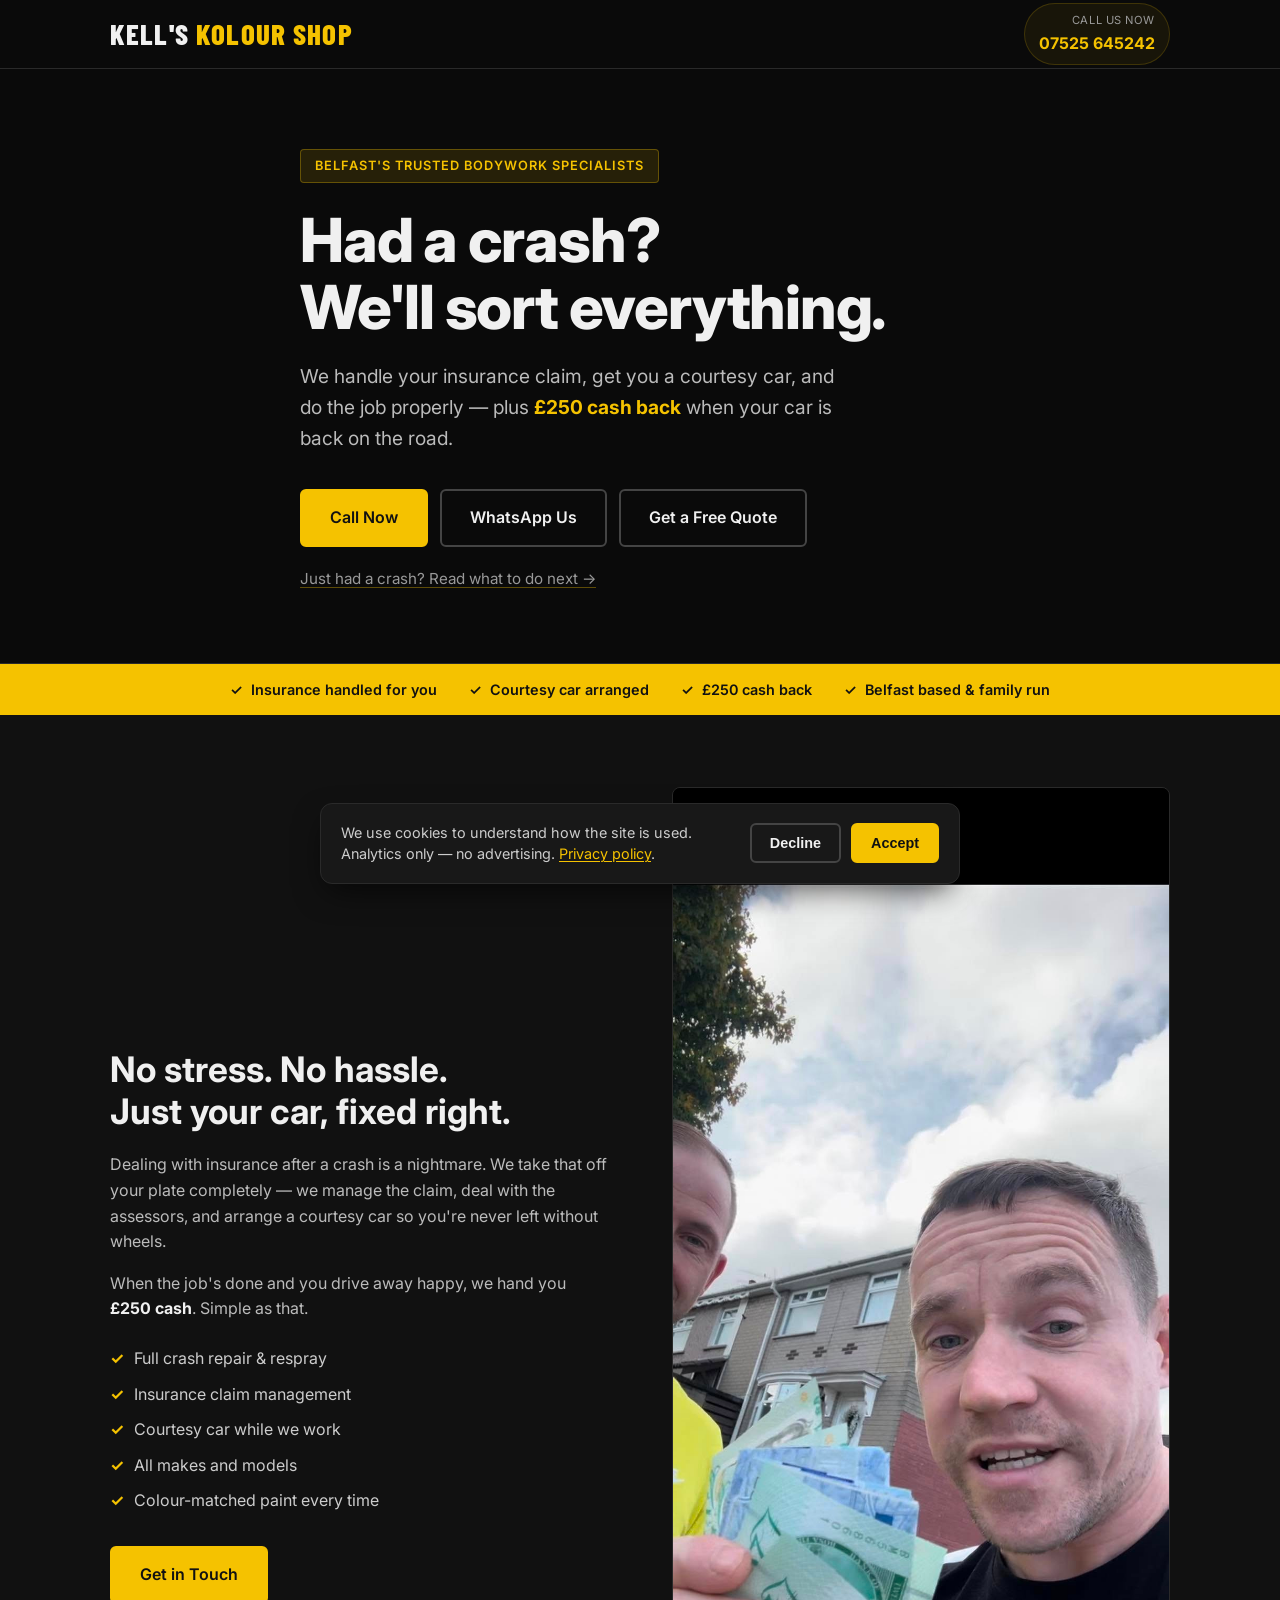
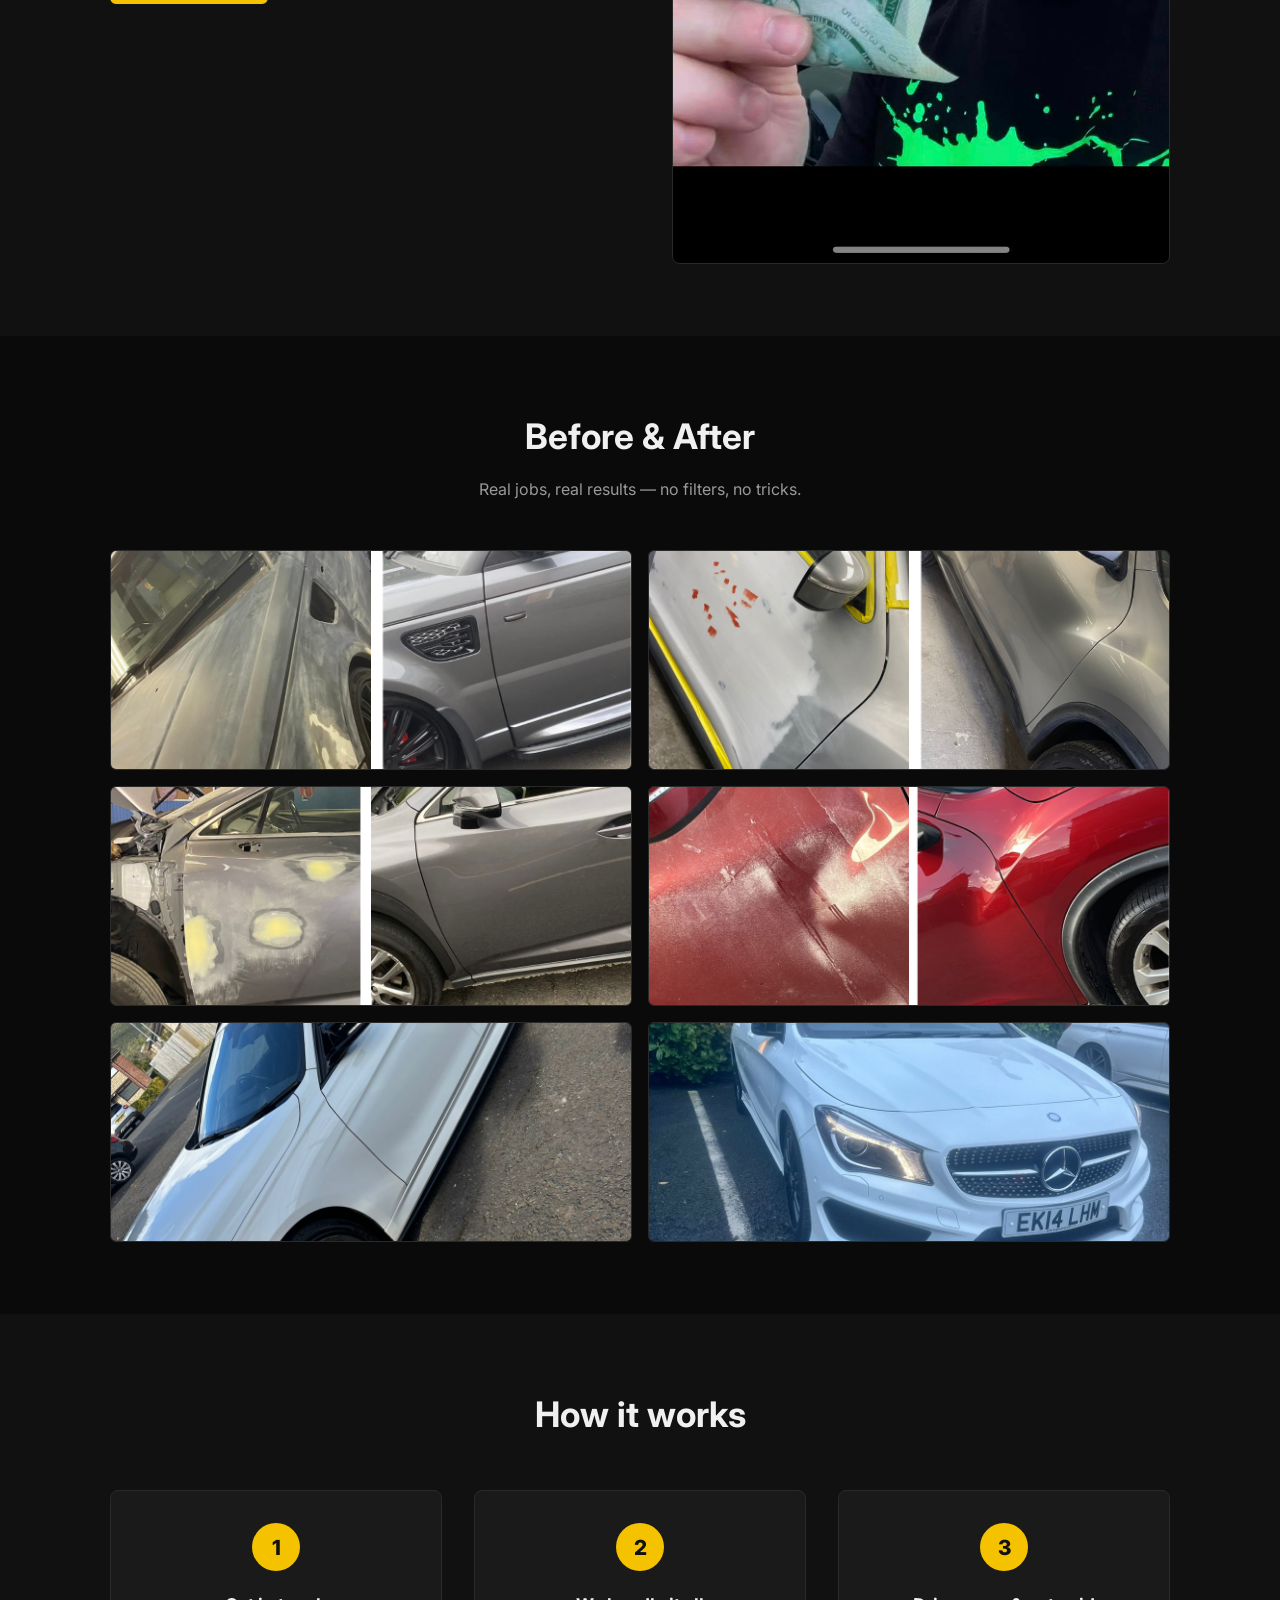
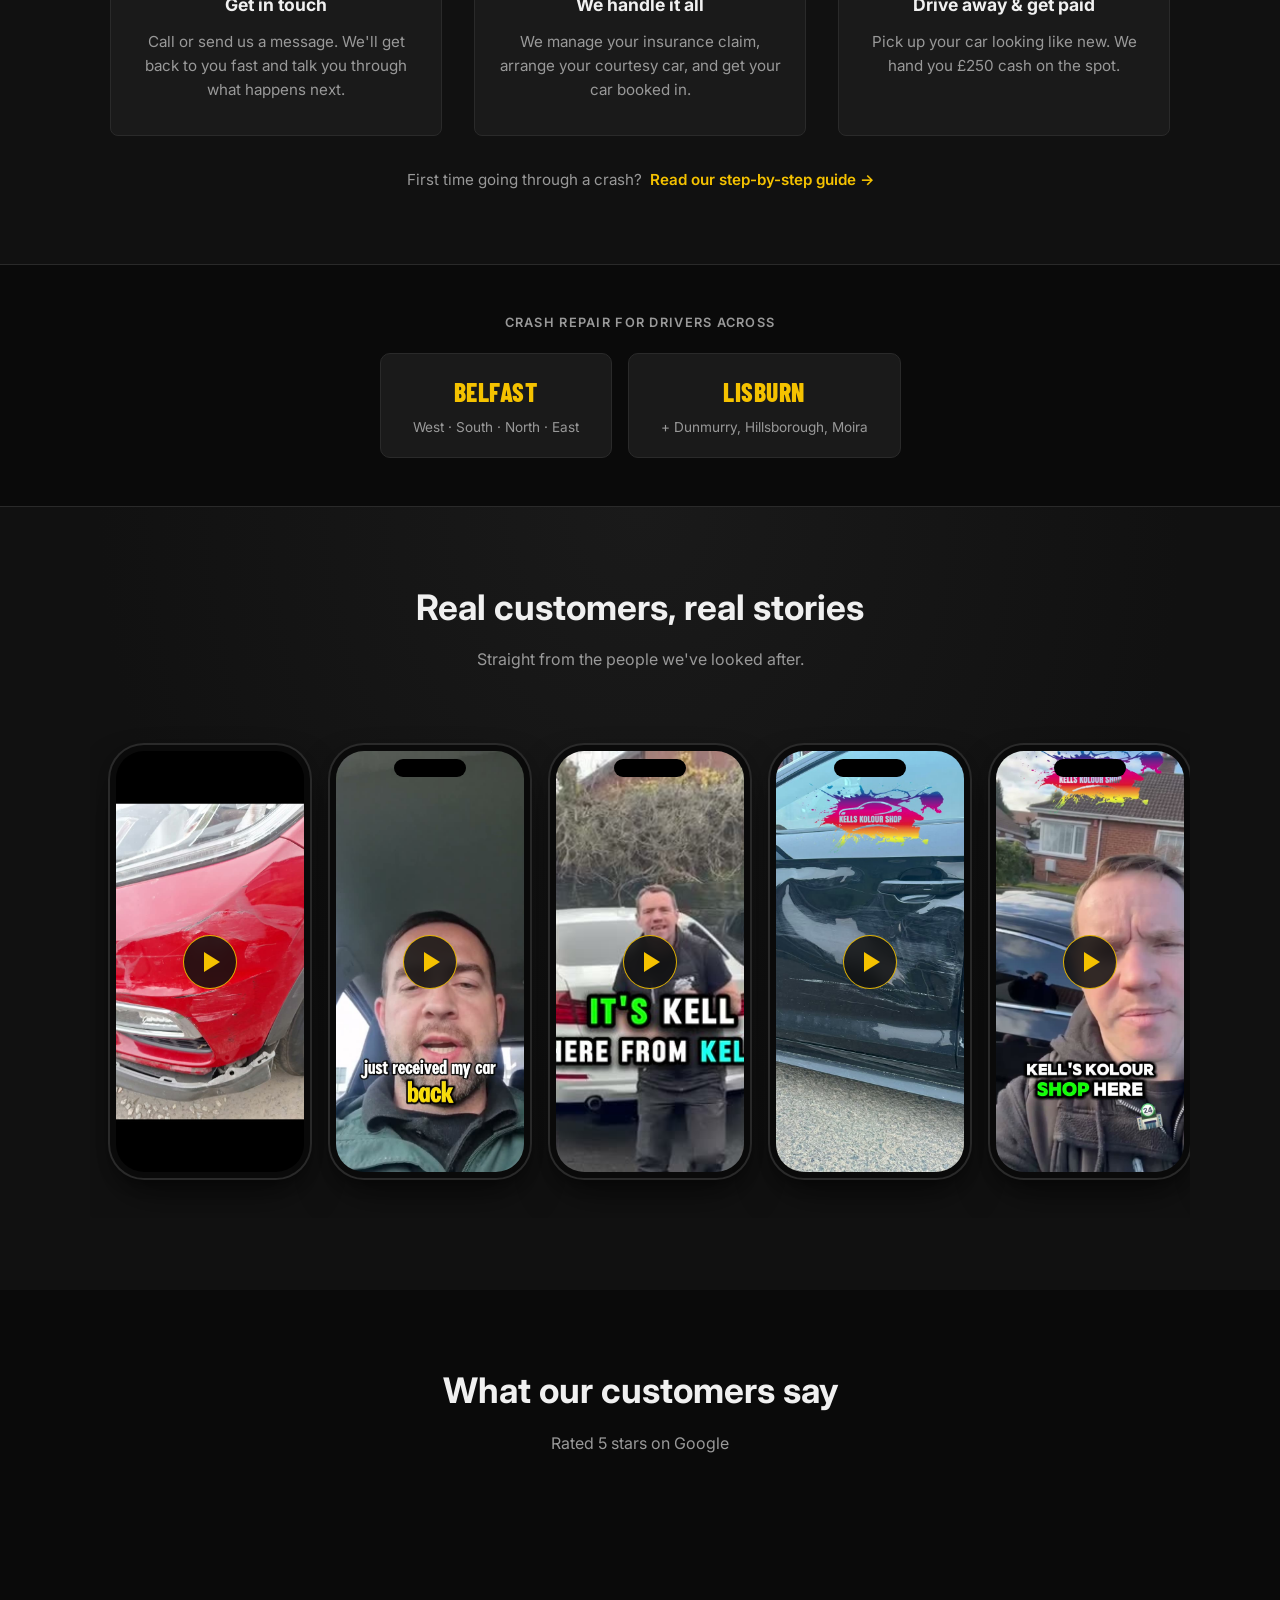
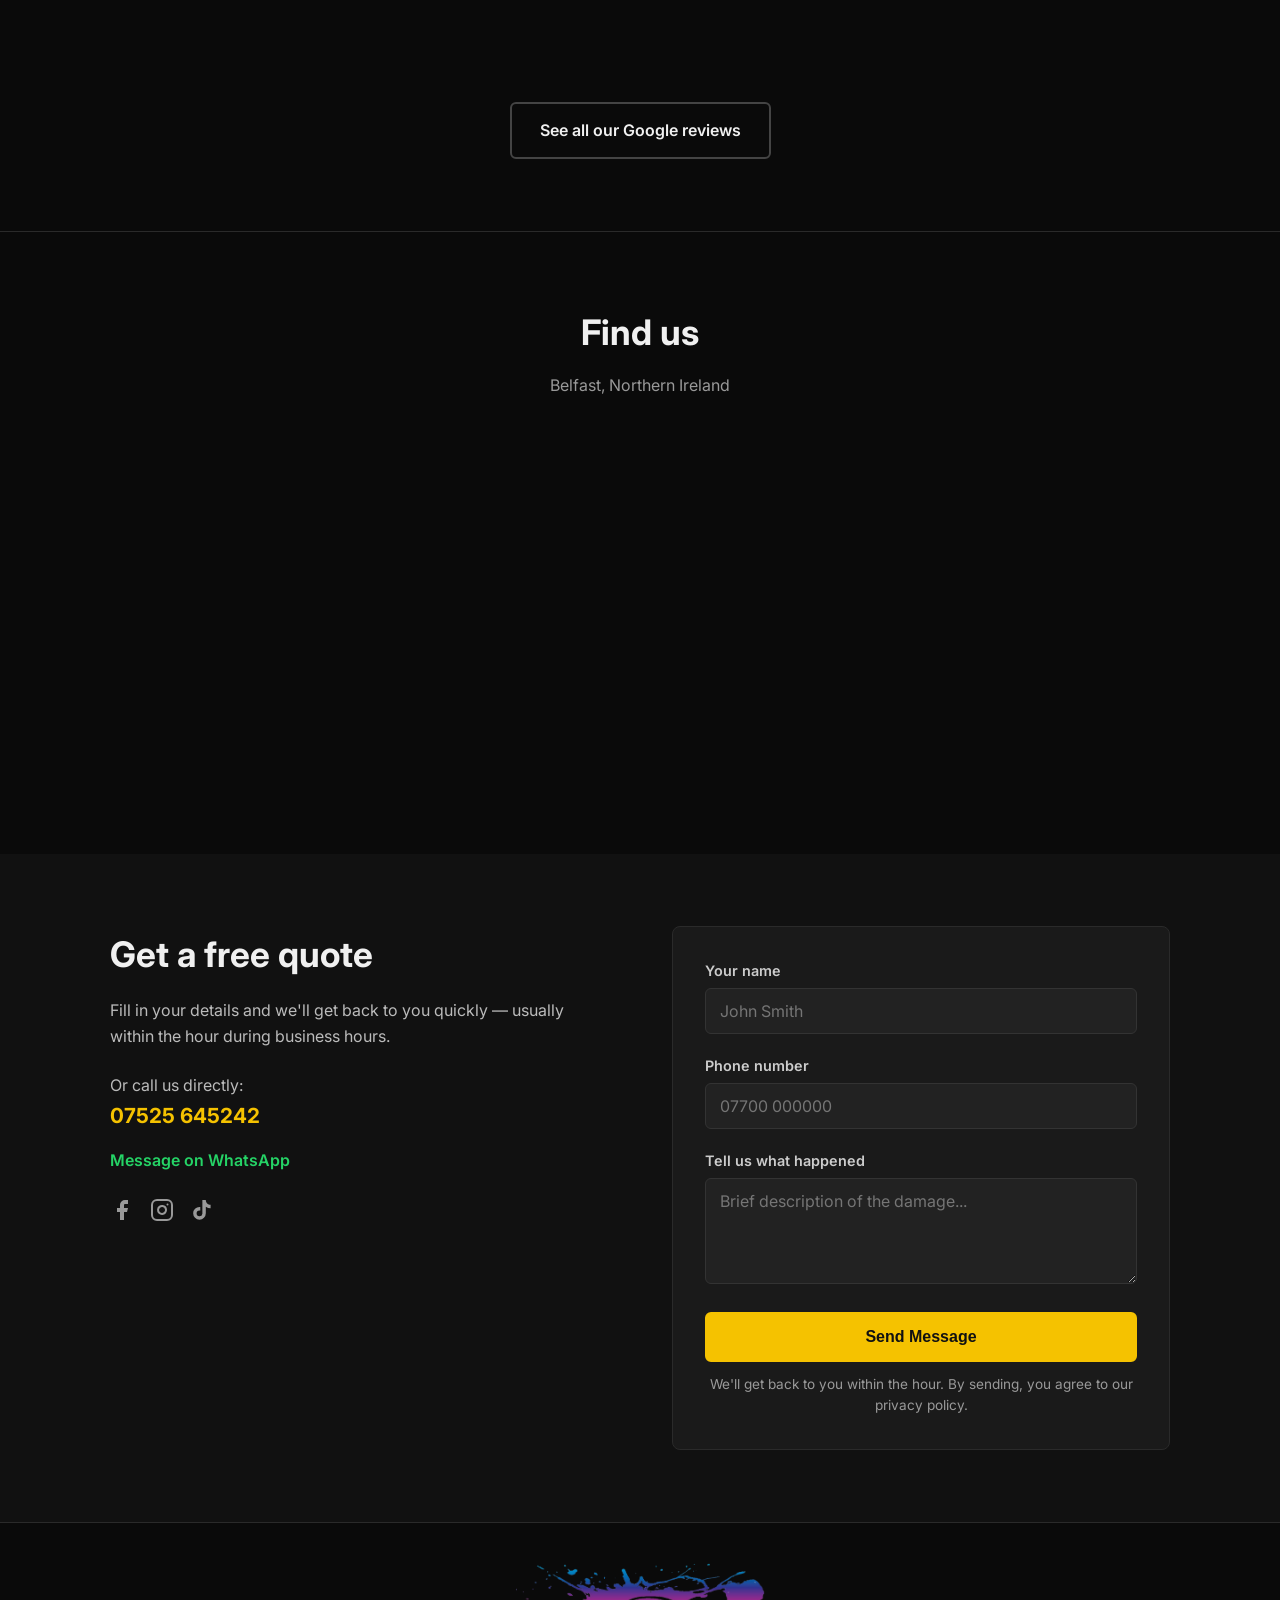
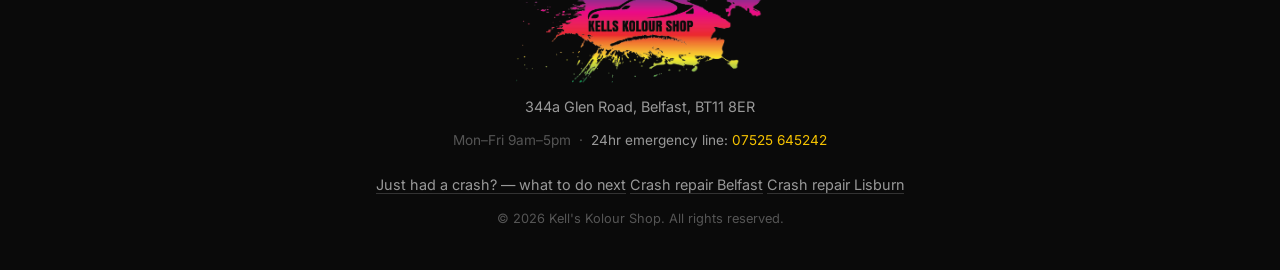
==== commit 19f7bb1e: "Remove duplicate gallery photos The grey Range Rover and silver car composites duplicated the first " ====
--- a/index.html
+++ b/index.html
@@ -242,12 +242,6 @@
           <img src="images/ba-red.png" alt="Red car scratch and dent repair" loading="lazy" />
         </div>
         <div class="gallery-item">
-          <img src="images/ba-rangerover-grey-tall.jpg" alt="Grey Range Rover full respray — before and after" loading="lazy" />
-        </div>
-        <div class="gallery-item">
-          <img src="images/ba-silver-tall.jpg" alt="Silver car panel repair — before and after" loading="lazy" />
-        </div>
-        <div class="gallery-item">
           <img src="images/finished-beamer.jpg" alt="Finished white BMW after repair" loading="lazy" />
         </div>
         <div class="gallery-item">
